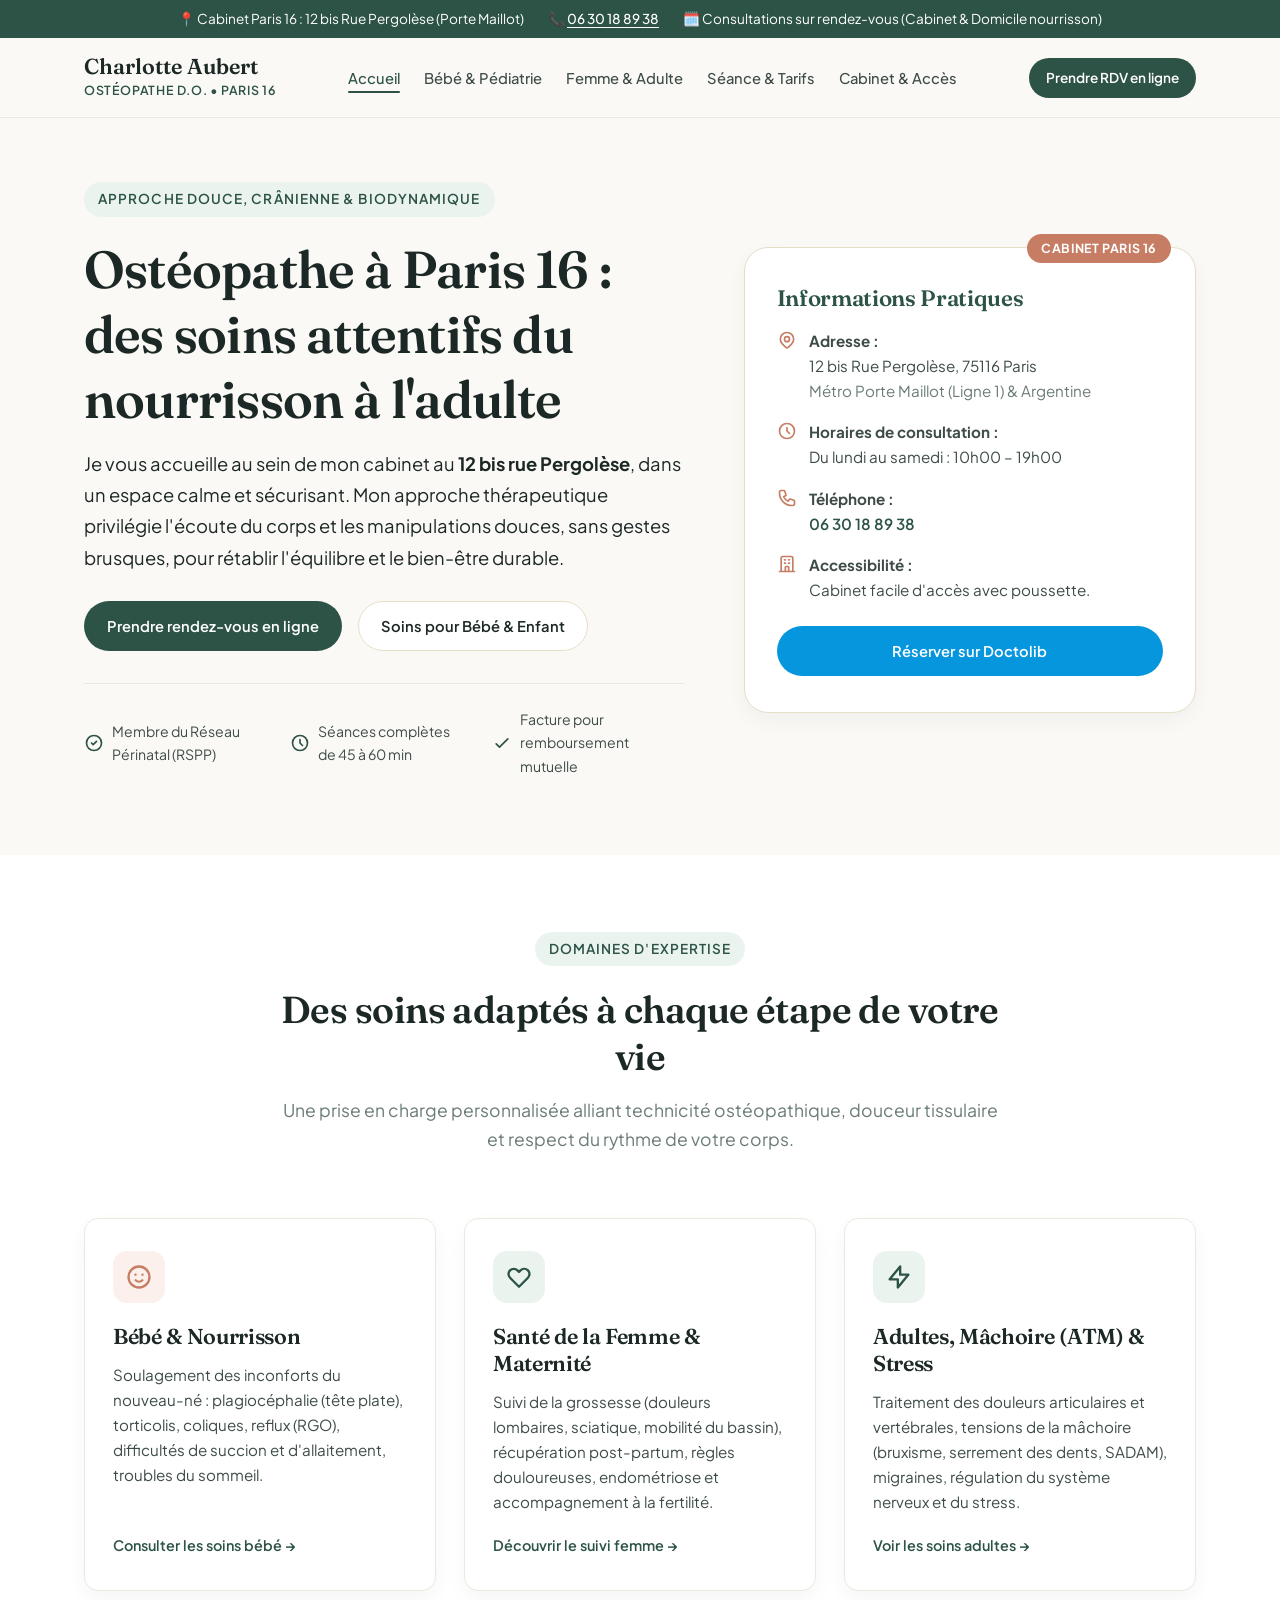
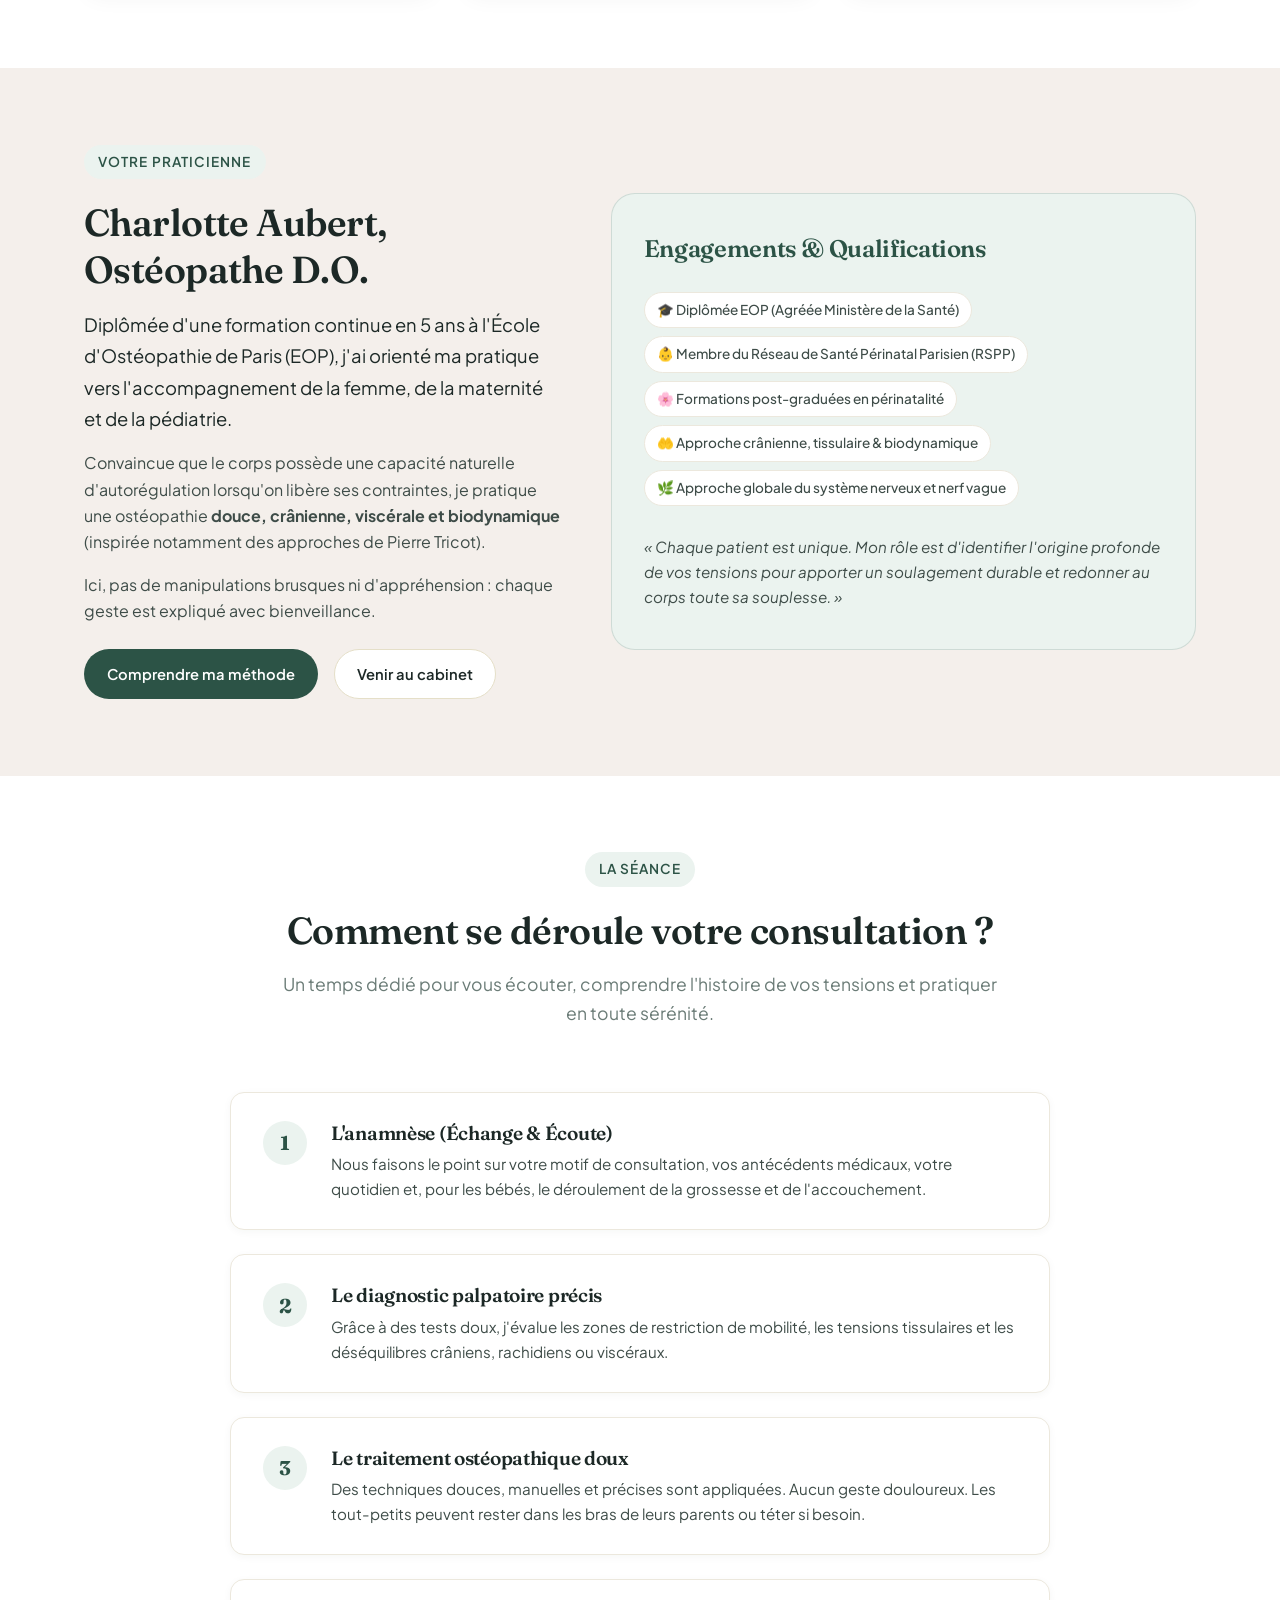
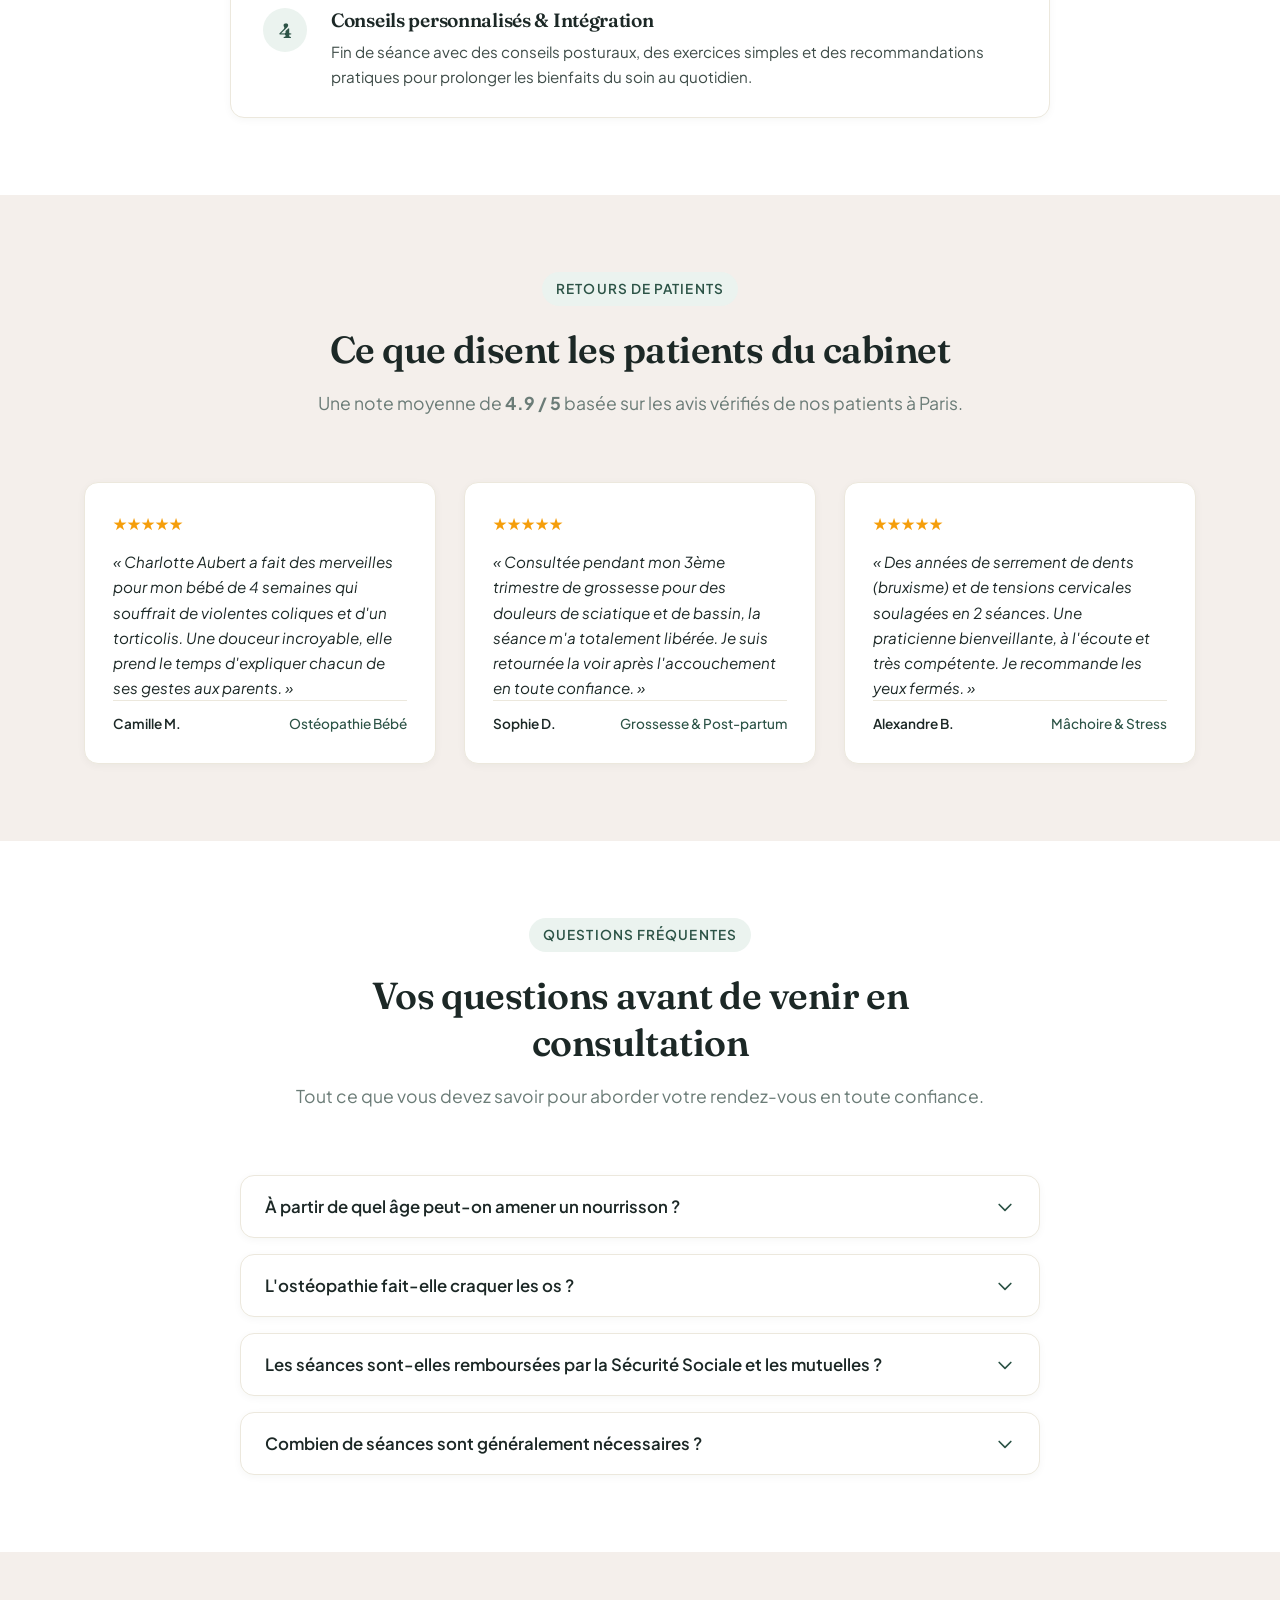
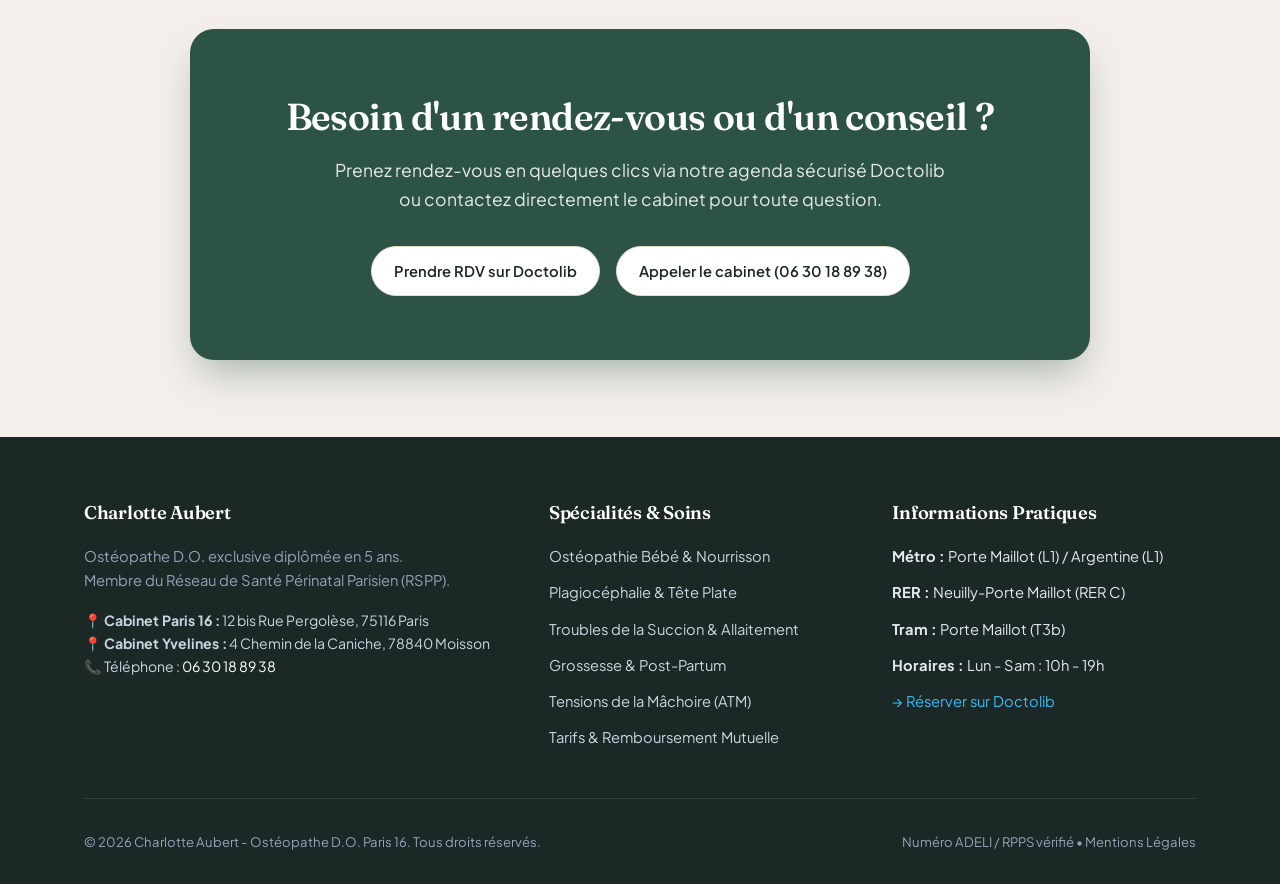
==== index.html @ 9604d188 "Initial commit: site web cabinet osteopathie Charlotte Aubert" ====
<!DOCTYPE html>
<html lang="fr">
<head>
  <meta charset="UTF-8">
  <meta name="viewport" content="width=device-width, initial-scale=1.0">
  <title>Charlotte Aubert - Ostéopathe Paris 16 | Nourrisson, Femme Enceinte & Adulte</title>
  <meta name="description" content="Cabinet d'ostéopathie à Paris 16 (Porte Maillot). Approche douce, crânienne et biodynamique pour bébés, femmes enceintes et adultes. Prise de RDV sur Doctolib.">
  <link rel="canonical" href="https://www.aubert-osteopatheparis16.com/">

  <!-- Balises Open Graph pour les partages -->
  <meta property="og:title" content="Charlotte Aubert - Ostéopathe Paris 16">
  <meta property="og:description" content="Cabinet d'ostéopathie douce à Paris 16. Spécialisée en pédiatrie, périnatalité et accompagnement de l'adulte.">
  <meta property="og:type" content="website">
  <meta property="og:url" content="https://www.aubert-osteopatheparis16.com/">

  <!-- Feuille de styles principale -->
  <link rel="stylesheet" href="css/style.css">

  <!-- Données structurées Schema.org pour le SEO Google Local -->
  <script type="application/ld+json">
  {
    "@context": "https://schema.org",
    "@type": "MedicalBusiness",
    "name": "Charlotte Aubert - Ostéopathe D.O. Paris 16",
    "image": "https://www.aubert-osteopatheparis16.com/assets/charlotte-aubert-osteopathe.jpg",
    "@id": "https://www.aubert-osteopatheparis16.com/#osteopathe",
    "url": "https://www.aubert-osteopatheparis16.com/",
    "telephone": "0630188938",
    "priceRange": "80€",
    "address": {
      "@type": "PostalAddress",
      "streetAddress": "12 bis Rue Pergolèse",
      "addressLocality": "Paris",
      "postalCode": "75116",
      "addressCountry": "FR"
    },
    "geo": {
      "@type": "GeoCoordinates",
      "latitude": 48.875536,
      "longitude": 2.285258
    },
    "openingHoursSpecification": [
      {
        "@type": "OpeningHoursSpecification",
        "dayOfWeek": ["Monday", "Tuesday", "Wednesday", "Thursday", "Friday", "Saturday"],
        "opens": "10:00",
        "closes": "19:00"
      }
    ],
    "medicalSpecialty": [
      "Osteopathy",
      "Pediatric Osteopathy"
    ],
    "sameAs": [
      "https://www.doctolib.fr/osteopathe/paris/charlotte-aubert"
    ]
  }
  </script>
</head>
<body>

  <!-- Bandeau supérieur d'information -->
  <aside class="top-banner" aria-label="Informations pratiques">
    <span>📍 Cabinet Paris 16 : 12 bis Rue Pergolèse (Porte Maillot)</span>
    <span>📞 <a href="tel:0630188938">06 30 18 89 38</a></span>
    <span>🗓️ Consultations sur rendez-vous (Cabinet &amp; Domicile nourrisson)</span>
  </aside>

  <!-- En-tête principal de navigation -->
  <header class="site-header">
    <div class="container header-inner">
      <a href="index.html" class="site-logo" aria-label="Retour à l'accueil">
        <span class="site-logo-name">Charlotte Aubert</span>
        <span class="site-logo-role">Ostéopathe D.O. • Paris 16</span>
      </a>

      <!-- Menu Navigation Ordinateur -->
      <nav class="desktop-nav" aria-label="Navigation principale">
        <ul class="nav-menu">
          <li><a href="index.html" class="nav-link active">Accueil</a></li>
          <li><a href="bebe-pediatrie.html" class="nav-link">Bébé &amp; Pédiatrie</a></li>
          <li><a href="femme-adulte.html" class="nav-link">Femme &amp; Adulte</a></li>
          <li><a href="deroulement-tarifs.html" class="nav-link">Séance &amp; Tarifs</a></li>
          <li><a href="cabinet-contact.html" class="nav-link">Cabinet &amp; Accès</a></li>
        </ul>
      </nav>

      <div class="header-actions">
        <a href="https://www.doctolib.fr/osteopathe/paris/charlotte-aubert" target="_blank" rel="noopener" class="btn btn-primary btn-sm">
          Prendre RDV en ligne
        </a>

        <!-- Bouton Burger Mobile -->
        <button class="burger-btn" id="burgerBtn" aria-label="Ouvrir le menu de navigation" aria-expanded="false" aria-controls="mobileNav">
          <span class="burger-line"></span>
          <span class="burger-line"></span>
          <span class="burger-line"></span>
        </button>
      </div>
    </div>
  </header>

  <!-- Tiroir de Navigation Mobile -->
  <nav class="mobile-nav" id="mobileNav" aria-label="Menu mobile">
    <a href="index.html" class="mobile-nav-link active">Accueil</a>
    <a href="bebe-pediatrie.html" class="mobile-nav-link">Bébé &amp; Nourrisson (Pédiatrie)</a>
    <a href="femme-adulte.html" class="mobile-nav-link">Femme Enceinte &amp; Adulte</a>
    <a href="deroulement-tarifs.html" class="mobile-nav-link">Déroulement &amp; Tarifs</a>
    <a href="cabinet-contact.html" class="mobile-nav-link">Cabinet Paris 16 &amp; Accès</a>
    <div style="margin-top: 1.5rem; display: flex; flex-direction: column; gap: 0.75rem;">
      <a href="https://www.doctolib.fr/osteopathe/paris/charlotte-aubert" target="_blank" rel="noopener" class="btn btn-doctolib">
        Prendre RDV sur Doctolib
      </a>
      <a href="tel:0630188938" class="btn btn-secondary">
        📞 Appeler le 06 30 18 89 38
      </a>
    </div>
  </nav>

  <main id="mainContent">

    <!-- Section HÉRO -->
    <section class="hero">
      <div class="container hero-grid">
        <div class="hero-content">
          <div class="tagline">Approche Douce, Crânienne &amp; Biodynamique</div>
          <h1>Ostéopathe à Paris 16 : des soins attentifs du nourrisson à l'adulte</h1>
          <p class="text-lead">
            Je vous accueille au sein de mon cabinet au <strong>12 bis rue Pergolèse</strong>, dans un espace calme et sécurisant. Mon approche thérapeutique privilégie l'écoute du corps et les manipulations douces, sans gestes brusques, pour rétablir l'équilibre et le bien-être durable.
          </p>

          <div class="hero-buttons">
            <a href="https://www.doctolib.fr/osteopathe/paris/charlotte-aubert" target="_blank" rel="noopener" class="btn btn-primary">
              Prendre rendez-vous en ligne
            </a>
            <a href="bebe-pediatrie.html" class="btn btn-secondary">
              Soins pour Bébé &amp; Enfant
            </a>
          </div>

          <div class="hero-reassurance">
            <div class="reassurance-item">
              <svg class="reassurance-icon" fill="none" stroke="currentColor" viewBox="0 0 24 24"><path stroke-linecap="round" stroke-linejoin="round" stroke-width="2" d="M9 12l2 2 4-4m6 2a9 9 0 11-18 0 9 9 0 0118 0z"></path></svg>
              <span>Membre du Réseau Périnatal (RSPP)</span>
            </div>
            <div class="reassurance-item">
              <svg class="reassurance-icon" fill="none" stroke="currentColor" viewBox="0 0 24 24"><path stroke-linecap="round" stroke-linejoin="round" stroke-width="2" d="M12 8v4l3 3m6-3a9 9 0 11-18 0 9 9 0 0118 0z"></path></svg>
              <span>Séances complètes de 45 à 60 min</span>
            </div>
            <div class="reassurance-item">
              <svg class="reassurance-icon" fill="none" stroke="currentColor" viewBox="0 0 24 24"><path stroke-linecap="round" stroke-linejoin="round" stroke-width="2" d="M5 13l4 4L19 7"></path></svg>
              <span>Facture pour remboursement mutuelle</span>
            </div>
          </div>
        </div>

        <!-- Carte visuelle d'informations pratiques -->
        <div class="hero-visual">
          <div class="hero-card">
            <span class="hero-card-badge">Cabinet Paris 16</span>
            <h2 class="hero-card-title">Informations Pratiques</h2>
            <ul class="hero-info-list">
              <li class="hero-info-item">
                <svg class="hero-info-icon" fill="none" stroke="currentColor" viewBox="0 0 24 24"><path stroke-linecap="round" stroke-linejoin="round" stroke-width="2" d="M17.657 16.657L13.414 20.9a1.998 1.998 0 01-2.827 0l-4.244-4.243a8 8 0 1111.314 0z"></path><path stroke-linecap="round" stroke-linejoin="round" stroke-width="2" d="M15 11a3 3 0 11-6 0 3 3 0 016 0z"></path></svg>
                <div>
                  <strong>Adresse :</strong><br>
                  12 bis Rue Pergolèse, 75116 Paris<br>
                  <span class="text-muted">Métro Porte Maillot (Ligne 1) &amp; Argentine</span>
                </div>
              </li>
              <li class="hero-info-item">
                <svg class="hero-info-icon" fill="none" stroke="currentColor" viewBox="0 0 24 24"><path stroke-linecap="round" stroke-linejoin="round" stroke-width="2" d="M12 8v4l3 3m6-3a9 9 0 11-18 0 9 9 0 0118 0z"></path></svg>
                <div>
                  <strong>Horaires de consultation :</strong><br>
                  Du lundi au samedi : 10h00 – 19h00
                </div>
              </li>
              <li class="hero-info-item">
                <svg class="hero-info-icon" fill="none" stroke="currentColor" viewBox="0 0 24 24"><path stroke-linecap="round" stroke-linejoin="round" stroke-width="2" d="M3 5a2 2 0 012-2h3.28a1 1 0 01.948.684l1.498 4.493a1 1 0 01-.502 1.21l-2.257 1.13a11.042 11.042 0 005.516 5.516l1.13-2.257a1 1 0 011.21-.502l4.493 1.498a1 1 0 01.684.949V19a2 2 0 01-2 2h-1C9.716 21 3 14.284 3 6V5z"></path></svg>
                <div>
                  <strong>Téléphone :</strong><br>
                  <a href="tel:0630188938" style="font-weight: 600; color: var(--color-brand-primary);">06 30 18 89 38</a>
                </div>
              </li>
              <li class="hero-info-item">
                <svg class="hero-info-icon" fill="none" stroke="currentColor" viewBox="0 0 24 24"><path stroke-linecap="round" stroke-linejoin="round" stroke-width="2" d="M19 21V5a2 2 0 00-2-2H7a2 2 0 00-2 2v16m14 0h2m-2 0h-5m-9 0H3m2 0h5M9 7h1m-1 4h1m4-4h1m-1 4h1m-5 10v-5a1 1 0 011-1h2a1 1 0 011 1v5m-4 0h4"></path></svg>
                <div>
                  <strong>Accessibilité :</strong><br>
                  Cabinet facile d'accès avec poussette.
                </div>
              </li>
            </ul>
            <div style="margin-top: 1.5rem;">
              <a href="https://www.doctolib.fr/osteopathe/paris/charlotte-aubert" target="_blank" rel="noopener" class="btn btn-doctolib" style="width: 100%;">
                Réserver sur Doctolib
              </a>
            </div>
          </div>
        </div>
      </div>
    </section>

    <!-- Section 3 PÔLES D'EXPERTISE -->
    <section class="section section-white">
      <div class="container">
        <div class="section-header">
          <div class="tagline">Domaines d'Expertise</div>
          <h2>Des soins adaptés à chaque étape de votre vie</h2>
          <p>Une prise en charge personnalisée alliant technicité ostéopathique, douceur tissulaire et respect du rythme de votre corps.</p>
        </div>

        <div class="grid-3">
          <!-- Carte 1 : Nourrisson & Pédiatrie -->
          <article class="card-service">
            <div>
              <div class="card-icon-box warm">
                <svg width="28" height="28" fill="none" stroke="currentColor" viewBox="0 0 24 24"><path stroke-linecap="round" stroke-linejoin="round" stroke-width="2" d="M14.828 14.828a4 4 0 01-5.656 0M9 10h.01M15 10h.01M21 12a9 9 0 11-18 0 9 9 0 0118 0z"></path></svg>
              </div>
              <h3>Bébé &amp; Nourrisson</h3>
              <p>
                Soulagement des inconforts du nouveau-né : plagiocéphalie (tête plate), torticolis, coliques, reflux (RGO), difficultés de succion et d'allaitement, troubles du sommeil.
              </p>
            </div>
            <a href="bebe-pediatrie.html" class="card-link">
              Consulter les soins bébé &rarr;
            </a>
          </article>

          <!-- Carte 2 : Femme & Périnatalité -->
          <article class="card-service">
            <div>
              <div class="card-icon-box">
                <svg width="28" height="28" fill="none" stroke="currentColor" viewBox="0 0 24 24"><path stroke-linecap="round" stroke-linejoin="round" stroke-width="2" d="M4.318 6.318a4.5 4.5 0 000 6.364L12 20.364l7.682-7.682a4.5 4.5 0 00-6.364-6.364L12 7.636l-1.318-1.318a4.5 4.5 0 00-6.364 0z"></path></svg>
              </div>
              <h3>Santé de la Femme &amp; Maternité</h3>
              <p>
                Suivi de la grossesse (douleurs lombaires, sciatique, mobilité du bassin), récupération post-partum, règles douloureuses, endométriose et accompagnement à la fertilité.
              </p>
            </div>
            <a href="femme-adulte.html" class="card-link">
              Découvrir le suivi femme &rarr;
            </a>
          </article>

          <!-- Carte 3 : Adulte & Tensions chroniques -->
          <article class="card-service">
            <div>
              <div class="card-icon-box">
                <svg width="28" height="28" fill="none" stroke="currentColor" viewBox="0 0 24 24"><path stroke-linecap="round" stroke-linejoin="round" stroke-width="2" d="M13 10V3L4 14h7v7l9-11h-7z"></path></svg>
              </div>
              <h3>Adultes, Mâchoire (ATM) &amp; Stress</h3>
              <p>
                Traitement des douleurs articulaires et vertébrales, tensions de la mâchoire (bruxisme, serrement des dents, SADAM), migraines, régulation du système nerveux et du stress.
              </p>
            </div>
            <a href="femme-adulte.html#adulte" class="card-link">
              Voir les soins adultes &rarr;
            </a>
          </article>
        </div>
      </div>
    </section>

    <!-- Section PRÉSENTATION & PHILOSOPHIE -->
    <section class="section section-warm">
      <div class="container">
        <div class="bio-grid">
          <div>
            <div class="tagline">Votre Praticienne</div>
            <h2>Charlotte Aubert, Ostéopathe D.O.</h2>
            <p class="text-lead">
              Diplômée d'une formation continue en 5 ans à l'École d'Ostéopathie de Paris (EOP), j'ai orienté ma pratique vers l'accompagnement de la femme, de la maternité et de la pédiatrie.
            </p>
            <p>
              Convaincue que le corps possède une capacité naturelle d'autorégulation lorsqu'on libère ses contraintes, je pratique une ostéopathie <strong>douce, crânienne, viscérale et biodynamique</strong> (inspirée notamment des approches de Pierre Tricot).
            </p>
            <p>
              Ici, pas de manipulations brusques ni d'appréhension : chaque geste est expliqué avec bienveillance.
            </p>

            <div style="margin-top: 1.5rem; display: flex; gap: 1rem; flex-wrap: wrap;">
              <a href="deroulement-tarifs.html" class="btn btn-primary">
                Comprendre ma méthode
              </a>
              <a href="cabinet-contact.html" class="btn btn-secondary">
                Venir au cabinet
              </a>
            </div>
          </div>

          <div class="bio-card-highlight">
            <h3>Engagements &amp; Qualifications</h3>
            <ul class="bio-pills">
              <li class="bio-pill">🎓 Diplômée EOP (Agréée Ministère de la Santé)</li>
              <li class="bio-pill">👶 Membre du Réseau de Santé Périnatal Parisien (RSPP)</li>
              <li class="bio-pill">🌸 Formations post-graduées en périnatalité</li>
              <li class="bio-pill">🤲 Approche crânienne, tissulaire &amp; biodynamique</li>
              <li class="bio-pill">🌿 Approche globale du système nerveux et nerf vague</li>
            </ul>
            <p style="font-size: 0.95rem; color: var(--color-text-body); margin-top: 0.5rem;">
              <em>« Chaque patient est unique. Mon rôle est d'identifier l'origine profonde de vos tensions pour apporter un soulagement durable et redonner au corps toute sa souplesse. »</em>
            </p>
          </div>
        </div>
      </div>
    </section>

    <!-- Section DÉROULEMENT D'UNE CONSULTATION -->
    <section class="section section-white">
      <div class="container">
        <div class="section-header">
          <div class="tagline">La Séance</div>
          <h2>Comment se déroule votre consultation ?</h2>
          <p>Un temps dédié pour vous écouter, comprendre l'histoire de vos tensions et pratiquer en toute sérénité.</p>
        </div>

        <div class="steps-container">
          <div class="step-card">
            <div class="step-number">1</div>
            <div class="step-content">
              <h3>L'anamnèse (Échange &amp; Écoute)</h3>
              <p>Nous faisons le point sur votre motif de consultation, vos antécédents médicaux, votre quotidien et, pour les bébés, le déroulement de la grossesse et de l'accouchement.</p>
            </div>
          </div>

          <div class="step-card">
            <div class="step-number">2</div>
            <div class="step-content">
              <h3>Le diagnostic palpatoire précis</h3>
              <p>Grâce à des tests doux, j'évalue les zones de restriction de mobilité, les tensions tissulaires et les déséquilibres crâniens, rachidiens ou viscéraux.</p>
            </div>
          </div>

          <div class="step-card">
            <div class="step-number">3</div>
            <div class="step-content">
              <h3>Le traitement ostéopathique doux</h3>
              <p>Des techniques douces, manuelles et précises sont appliquées. Aucun geste douloureux. Les tout-petits peuvent rester dans les bras de leurs parents ou téter si besoin.</p>
            </div>
          </div>

          <div class="step-card">
            <div class="step-number">4</div>
            <div class="step-content">
              <h3>Conseils personnalisés &amp; Intégration</h3>
              <p>Fin de séance avec des conseils posturaux, des exercices simples et des recommandations pratiques pour prolonger les bienfaits du soin au quotidien.</p>
            </div>
          </div>
        </div>
      </div>
    </section>

    <!-- Section AVIS & TÉMOIGNAGES -->
    <section class="section section-warm">
      <div class="container">
        <div class="section-header">
          <div class="tagline">Retours de Patients</div>
          <h2>Ce que disent les patients du cabinet</h2>
          <p>Une note moyenne de <strong>4.9 / 5</strong> basée sur les avis vérifiés de nos patients à Paris.</p>
        </div>

        <div class="grid-3">
          <div class="card-review">
            <div>
              <div class="stars">★★★★★</div>
              <p class="review-text">
                « Charlotte Aubert a fait des merveilles pour mon bébé de 4 semaines qui souffrait de violentes coliques et d'un torticolis. Une douceur incroyable, elle prend le temps d'expliquer chacun de ses gestes aux parents. »
              </p>
            </div>
            <div class="review-author">
              <span class="review-name">Camille M.</span>
              <span class="review-tag">Ostéopathie Bébé</span>
            </div>
          </div>

          <div class="card-review">
            <div>
              <div class="stars">★★★★★</div>
              <p class="review-text">
                « Consultée pendant mon 3ème trimestre de grossesse pour des douleurs de sciatique et de bassin, la séance m'a totalement libérée. Je suis retournée la voir après l'accouchement en toute confiance. »
              </p>
            </div>
            <div class="review-author">
              <span class="review-name">Sophie D.</span>
              <span class="review-tag">Grossesse &amp; Post-partum</span>
            </div>
          </div>

          <div class="card-review">
            <div>
              <div class="stars">★★★★★</div>
              <p class="review-text">
                « Des années de serrement de dents (bruxisme) et de tensions cervicales soulagées en 2 séances. Une praticienne bienveillante, à l'écoute et très compétente. Je recommande les yeux fermés. »
              </p>
            </div>
            <div class="review-author">
              <span class="review-name">Alexandre B.</span>
              <span class="review-tag">Mâchoire &amp; Stress</span>
            </div>
          </div>
        </div>
      </div>
    </section>

    <!-- Section FAQ INTERACTIVE RÉASSURANCE -->
    <section class="section section-white">
      <div class="container">
        <div class="section-header">
          <div class="tagline">Questions Fréquentes</div>
          <h2>Vos questions avant de venir en consultation</h2>
          <p>Tout ce que vous devez savoir pour aborder votre rendez-vous en toute confiance.</p>
        </div>

        <div class="faq-list">
          <div class="faq-item">
            <button class="faq-question" aria-expanded="false">
              <span>À partir de quel âge peut-on amener un nourrisson ?</span>
              <svg class="faq-icon" fill="none" stroke="currentColor" viewBox="0 0 24 24"><path stroke-linecap="round" stroke-linejoin="round" stroke-width="2" d="M19 9l-7 7-7-7"></path></svg>
            </button>
            <div class="faq-answer">
              Dès les premiers jours de vie en cas de difficultés d'allaitement, de frein de langue restrictif ou d'accouchement difficile (ventouse, forceps, césarienne). Pour un bilan préventif de confort, il est souvent idéal de venir vers l'âge de 2 à 3 semaines.
            </div>
          </div>

          <div class="faq-item">
            <button class="faq-question" aria-expanded="false">
              <span>L'ostéopathie fait-elle craquer les os ?</span>
              <svg class="faq-icon" fill="none" stroke="currentColor" viewBox="0 0 24 24"><path stroke-linecap="round" stroke-linejoin="round" stroke-width="2" d="M19 9l-7 7-7-7"></path></svg>
            </button>
            <div class="faq-answer">
              Non. Ma pratique s'appuie sur des techniques douces, dites fonctionnelles, crâniennes et biodynamiques. Aucun geste brusque n'est effectué, tout particulièrement avec les nouveau-nés et les femmes enceintes où la délicatesse des pressions est similaire au poids d'une plume.
            </div>
          </div>

          <div class="faq-item">
            <button class="faq-question" aria-expanded="false">
              <span>Les séances sont-elles remboursées par la Sécurité Sociale et les mutuelles ?</span>
              <svg class="faq-icon" fill="none" stroke="currentColor" viewBox="0 0 24 24"><path stroke-linecap="round" stroke-linejoin="round" stroke-width="2" d="M19 9l-7 7-7-7"></path></svg>
            </button>
            <div class="faq-answer">
              L'ostéopathie n'est pas prise en charge par l'Assurance Maladie. En revanche, la grande majorité des mutuelles et complémentaires santé remboursent tout ou partie des consultations. Une note d'honoraires vous est remise à l'issue de chaque séance.
            </div>
          </div>

          <div class="faq-item">
            <button class="faq-question" aria-expanded="false">
              <span>Combien de séances sont généralement nécessaires ?</span>
              <svg class="faq-icon" fill="none" stroke="currentColor" viewBox="0 0 24 24"><path stroke-linecap="round" stroke-linejoin="round" stroke-width="2" d="M19 9l-7 7-7-7"></path></svg>
            </button>
            <div class="faq-answer">
              Pour un motif aigu chez le bébé (colique, torticolis naissant) ou chez l'adulte, 1 à 2 séances suffisent généralement pour observer une amélioration nette. Pour des troubles chroniques anciens ou un suivi de grossesse, un suivi espacé peut être convenu ensemble.
            </div>
          </div>
        </div>
      </div>
    </section>

    <!-- Section GRAND CTA FINAL -->
    <section class="section section-warm">
      <div class="container">
        <div class="cta-box">
          <h2>Besoin d'un rendez-vous ou d'un conseil ?</h2>
          <p>
            Prenez rendez-vous en quelques clics via notre agenda sécurisé Doctolib ou contactez directement le cabinet pour toute question.
          </p>
          <div class="btn-group">
            <a href="https://www.doctolib.fr/osteopathe/paris/charlotte-aubert" target="_blank" rel="noopener" class="btn btn-secondary">
              Prendre RDV sur Doctolib
            </a>
            <a href="tel:0630188938" class="btn btn-secondary">
              Appeler le cabinet (06 30 18 89 38)
            </a>
          </div>
        </div>
      </div>
    </section>

  </main>

  <!-- Pied de page (Footer) -->
  <footer class="site-footer">
    <div class="container">
      <div class="footer-grid">
        <div class="footer-col">
          <h4>Charlotte Aubert</h4>
          <p style="color: #94A3B8; margin-bottom: 1rem;">
            Ostéopathe D.O. exclusive diplômée en 5 ans.<br>
            Membre du Réseau de Santé Périnatal Parisien (RSPP).
          </p>
          <p style="color: #CBD5E1; font-size: 0.88rem;">
            📍 <strong>Cabinet Paris 16 :</strong> 12 bis Rue Pergolèse, 75116 Paris<br>
            📍 <strong>Cabinet Yvelines :</strong> 4 Chemin de la Caniche, 78840 Moisson<br>
            📞 Téléphone : <a href="tel:0630188938" style="color: #FFFFFF;">06 30 18 89 38</a>
          </p>
        </div>

        <div class="footer-col">
          <h4>Spécialités &amp; Soins</h4>
          <ul class="footer-list">
            <li><a href="bebe-pediatrie.html">Ostéopathie Bébé &amp; Nourrisson</a></li>
            <li><a href="bebe-pediatrie.html#tete-plate">Plagiocéphalie &amp; Tête Plate</a></li>
            <li><a href="bebe-pediatrie.html#succion">Troubles de la Succion &amp; Allaitement</a></li>
            <li><a href="femme-adulte.html">Grossesse &amp; Post-Partum</a></li>
            <li><a href="femme-adulte.html#machoire">Tensions de la Mâchoire (ATM)</a></li>
            <li><a href="deroulement-tarifs.html">Tarifs &amp; Remboursement Mutuelle</a></li>
          </ul>
        </div>

        <div class="footer-col">
          <h4>Informations Pratiques</h4>
          <ul class="footer-list">
            <li><strong>Métro :</strong> Porte Maillot (L1) / Argentine (L1)</li>
            <li><strong>RER :</strong> Neuilly-Porte Maillot (RER C)</li>
            <li><strong>Tram :</strong> Porte Maillot (T3b)</li>
            <li><strong>Horaires :</strong> Lun - Sam : 10h - 19h</li>
            <li><a href="https://www.doctolib.fr/osteopathe/paris/charlotte-aubert" target="_blank" rel="noopener" style="color: #38BDF8;">→ Réserver sur Doctolib</a></li>
          </ul>
        </div>
      </div>

      <div class="footer-bottom">
        <div>
          &copy; <span id="currentYear">2026</span> Charlotte Aubert - Ostéopathe D.O. Paris 16. Tous droits réservés.
        </div>
        <div>
          <span>Numéro ADELI / RPPS vérifié</span> • <span>Mentions Légales</span>
        </div>
      </div>
    </div>
  </footer>

  <!-- Barre flottante d'action rapide sur Smartphone -->
  <aside class="mobile-sticky-bar" aria-label="Réservation rapide">
    <a href="https://www.doctolib.fr/osteopathe/paris/charlotte-aubert" target="_blank" rel="noopener" class="btn btn-doctolib">
      Prendre RDV (Doctolib)
    </a>
    <a href="tel:0630188938" class="btn btn-secondary">
      📞 Appeler
    </a>
  </aside>

  <!-- Script interactif -->
  <script src="js/main.js"></script>
</body>
</html>
---- css/style.css ----
/* ==========================================================================
   CHARLOTTE AUBERT - OSTÉOPATHE D.O. PARIS 16
   Feuille de styles moderne, épurée et responsive
   Zéro dépendance - Optimisée pour la vitesse et le confort de lecture
   ========================================================================== */

@import url('https://fonts.googleapis.com/css2?family=Fraunces:ital,opsz,wght@0,9..144,400;0,9..144,600;1,9..144,400;1,9..144,600&family=Plus+Jakarta+Sans:wght@400;500;600;700&display=swap');

:root {
  /* Palette de couleurs organique, douce et médicale */
  --color-bg: #FBF9F5;
  --color-surface: #FFFFFF;
  --color-surface-warm: #F4EFEB;
  --color-surface-soft: #F0EAE1;
  
  --color-text-main: #1C2826;
  --color-text-body: #3E4C48;
  --color-text-muted: #6B7C77;
  
  --color-brand-primary: #2C5346;   /* Vert sauge profond apaisant */
  --color-brand-hover: #1E3B32;
  --color-brand-light: #EBF3EF;
  
  --color-accent-warm: #C67D63;    /* Terracotta poudré / périnatalité */
  --color-accent-light: #FBF0EB;
  
  --color-border: #E5DFC8;
  --color-border-subtle: #ECE8DD;
  
  /* Typographie */
  --font-serif: 'Fraunces', Georgia, serif;
  --font-sans: 'Plus Jakarta Sans', system-ui, -apple-system, sans-serif;
  
  /* Élévations et formes */
  --radius-sm: 8px;
  --radius-md: 14px;
  --radius-lg: 24px;
  --radius-full: 9999px;
  
  --shadow-sm: 0 2px 8px rgba(28, 40, 38, 0.04);
  --shadow-card: 0 8px 24px -4px rgba(28, 40, 38, 0.06);
  --shadow-hover: 0 16px 36px -6px rgba(28, 40, 38, 0.1);

  /* Mise en page */
  --container-max: 1160px;
  --header-height: 80px;
  --transition-smooth: all 0.25s cubic-bezier(0.16, 1, 0.3, 1);
}

/* --------------------------------------------------------------------------
   Reset & Base
   -------------------------------------------------------------------------- */
*, *::before, *::after {
  box-sizing: border-box;
  margin: 0;
  padding: 0;
}

html {
  font-size: 16px;
  scroll-behavior: smooth;
  scroll-padding-top: calc(var(--header-height) + 20px);
  -webkit-text-size-adjust: 100%;
}

body {
  font-family: var(--font-sans);
  background-color: var(--color-bg);
  color: var(--color-text-body);
  line-height: 1.65;
  font-weight: 400;
  text-rendering: optimizeLegibility;
  -webkit-font-smoothing: antialiased;
  padding-bottom: 70px; /* Espace pour la barre mobile flottante */
}

@media (min-width: 900px) {
  body {
    padding-bottom: 0;
  }
}

img, svg {
  display: block;
  max-width: 100%;
  height: auto;
}

a {
  color: inherit;
  text-decoration: none;
  transition: var(--transition-smooth);
}

/* --------------------------------------------------------------------------
   Typographie & Hiérarchie
   -------------------------------------------------------------------------- */
h1, h2, h3, h4 {
  font-family: var(--font-serif);
  color: var(--color-text-main);
  font-weight: 600;
  line-height: 1.25;
  letter-spacing: -0.015em;
}

h1 {
  font-size: clamp(2rem, 4.5vw, 3.25rem);
  margin-bottom: 1rem;
}

h2 {
  font-size: clamp(1.6rem, 3.2vw, 2.35rem);
  margin-bottom: 1rem;
}

h3 {
  font-size: 1.35rem;
  margin-bottom: 0.5rem;
}

p {
  margin-bottom: 1rem;
}

p:last-child {
  margin-bottom: 0;
}

.text-lead {
  font-size: 1.15rem;
  line-height: 1.7;
  color: var(--color-text-main);
}

.text-muted {
  color: var(--color-text-muted);
}

.tagline {
  display: inline-flex;
  align-items: center;
  gap: 8px;
  font-size: 0.85rem;
  font-weight: 600;
  color: var(--color-brand-primary);
  text-transform: uppercase;
  letter-spacing: 0.08em;
  background-color: var(--color-brand-light);
  padding: 6px 14px;
  border-radius: var(--radius-full);
  margin-bottom: 1.25rem;
}

/* --------------------------------------------------------------------------
   Mise en page & Conteneurs
   -------------------------------------------------------------------------- */
.container {
  width: 100%;
  max-width: var(--container-max);
  margin-left: auto;
  margin-right: auto;
  padding-left: 1.5rem;
  padding-right: 1.5rem;
}

.section {
  padding-top: clamp(3rem, 6vw, 5.5rem);
  padding-bottom: clamp(3rem, 6vw, 5.5rem);
}

.section-warm {
  background-color: var(--color-surface-warm);
}

.section-white {
  background-color: var(--color-surface);
}

.section-header {
  text-align: center;
  max-width: 720px;
  margin-left: auto;
  margin-right: auto;
  margin-bottom: clamp(2.5rem, 5vw, 4rem);
}

.section-header p {
  color: var(--color-text-muted);
  font-size: 1.1rem;
}

/* Grilles flexibles */
.grid-2 {
  display: grid;
  grid-template-columns: 1fr;
  gap: 2rem;
}

.grid-3 {
  display: grid;
  grid-template-columns: 1fr;
  gap: 1.75rem;
}

.grid-4 {
  display: grid;
  grid-template-columns: 1fr;
  gap: 1.5rem;
}

@media (min-width: 640px) {
  .grid-2 { grid-template-columns: repeat(2, 1fr); }
  .grid-4 { grid-template-columns: repeat(2, 1fr); }
}

@media (min-width: 900px) {
  .grid-3 { grid-template-columns: repeat(3, 1fr); }
  .grid-4 { grid-template-columns: repeat(4, 1fr); }
}

/* --------------------------------------------------------------------------
   Bandeau Supérieur & En-tête (Header)
   -------------------------------------------------------------------------- */
.top-banner {
  background-color: var(--color-brand-primary);
  color: #FFFFFF;
  font-size: 0.85rem;
  padding: 8px 1.5rem;
  text-align: center;
  display: flex;
  justify-content: center;
  align-items: center;
  gap: 1.5rem;
  flex-wrap: wrap;
}

.top-banner a {
  color: #FFFFFF;
  text-decoration: underline;
  text-underline-offset: 3px;
  font-weight: 500;
}

.top-banner a:hover {
  opacity: 0.85;
}

.site-header {
  position: sticky;
  top: 0;
  z-index: 100;
  background-color: rgba(251, 249, 245, 0.94);
  backdrop-filter: blur(12px);
  -webkit-backdrop-filter: blur(12px);
  border-bottom: 1px solid var(--color-border-subtle);
  height: var(--header-height);
  display: flex;
  align-items: center;
}

.header-inner {
  display: flex;
  align-items: center;
  justify-content: space-between;
  gap: 1.5rem;
}

.site-logo {
  display: flex;
  flex-direction: column;
}

.site-logo-name {
  font-family: var(--font-serif);
  font-size: 1.35rem;
  font-weight: 600;
  color: var(--color-text-main);
  line-height: 1.15;
}

.site-logo-role {
  font-size: 0.78rem;
  color: var(--color-brand-primary);
  font-weight: 600;
  letter-spacing: 0.05em;
  text-transform: uppercase;
}

/* Navigation principale */
.nav-menu {
  display: none;
}

@media (min-width: 960px) {
  .nav-menu {
    display: flex;
    align-items: center;
    gap: 1.5rem;
    list-style: none;
  }
}

.nav-link {
  font-size: 0.92rem;
  font-weight: 500;
  color: var(--color-text-body);
  position: relative;
  padding: 6px 0;
}

.nav-link:hover,
.nav-link.active {
  color: var(--color-brand-primary);
}

.nav-link.active::after {
  content: '';
  position: absolute;
  bottom: 0;
  left: 0;
  width: 100%;
  height: 2px;
  background-color: var(--color-brand-primary);
  border-radius: 2px;
}

.header-actions {
  display: flex;
  align-items: center;
  gap: 1rem;
}

/* Boutons */
.btn {
  display: inline-flex;
  align-items: center;
  justify-content: center;
  gap: 8px;
  font-size: 0.92rem;
  font-weight: 600;
  padding: 12px 22px;
  border-radius: var(--radius-full);
  border: 1px solid transparent;
  cursor: pointer;
  white-space: nowrap;
  transition: var(--transition-smooth);
}

.btn-primary {
  background-color: var(--color-brand-primary);
  color: #FFFFFF;
}

.btn-primary:hover {
  background-color: var(--color-brand-hover);
  transform: translateY(-1px);
  box-shadow: 0 6px 16px rgba(44, 83, 70, 0.25);
}

.btn-accent {
  background-color: var(--color-accent-warm);
  color: #FFFFFF;
}

.btn-accent:hover {
  background-color: #B3684F;
  transform: translateY(-1px);
  box-shadow: 0 6px 16px rgba(198, 125, 99, 0.28);
}

.btn-secondary {
  background-color: var(--color-surface);
  color: var(--color-text-main);
  border-color: var(--color-border);
}

.btn-secondary:hover {
  background-color: var(--color-surface-warm);
  border-color: var(--color-text-muted);
}

.btn-sm {
  padding: 8px 16px;
  font-size: 0.85rem;
}

.btn-doctolib {
  background-color: #0596DE;
  color: #FFFFFF;
}

.btn-doctolib:hover {
  background-color: #047CB8;
  color: #FFFFFF;
  box-shadow: 0 6px 16px rgba(5, 150, 222, 0.25);
}

/* Menu Mobile Burger */
.burger-btn {
  display: flex;
  flex-direction: column;
  justify-content: center;
  gap: 5px;
  width: 40px;
  height: 40px;
  background: none;
  border: none;
  cursor: pointer;
  padding: 6px;
}

@media (min-width: 960px) {
  .burger-btn {
    display: none;
  }
}

.burger-line {
  width: 24px;
  height: 2px;
  background-color: var(--color-text-main);
  border-radius: 2px;
  transition: var(--transition-smooth);
}

.burger-btn.open .burger-line:nth-child(1) {
  transform: translateY(7px) rotate(45deg);
}
.burger-btn.open .burger-line:nth-child(2) {
  opacity: 0;
}
.burger-btn.open .burger-line:nth-child(3) {
  transform: translateY(-7px) rotate(-45deg);
}

/* Tiroir Mobile */
.mobile-nav {
  position: fixed;
  top: var(--header-height);
  left: 0;
  width: 100%;
  height: calc(100vh - var(--header-height));
  background-color: var(--color-bg);
  padding: 2rem 1.5rem;
  display: flex;
  flex-direction: column;
  gap: 1.5rem;
  transform: translateX(100%);
  transition: transform 0.3s ease;
  z-index: 99;
  overflow-y: auto;
}

.mobile-nav.open {
  transform: translateX(0);
}

.mobile-nav-link {
  font-family: var(--font-serif);
  font-size: 1.35rem;
  color: var(--color-text-main);
  padding: 8px 0;
  border-bottom: 1px solid var(--color-border-subtle);
}

.mobile-nav-link.active {
  color: var(--color-brand-primary);
}

/* --------------------------------------------------------------------------
   Héro d'Accueil
   -------------------------------------------------------------------------- */
.hero {
  padding-top: clamp(2.5rem, 5vw, 4.5rem);
  padding-bottom: clamp(3rem, 6vw, 5.5rem);
  position: relative;
  overflow: hidden;
}

.hero-grid {
  display: grid;
  grid-template-columns: 1fr;
  gap: 3rem;
  align-items: center;
}

@media (min-width: 900px) {
  .hero-grid {
    grid-template-columns: 1.15fr 0.85fr;
  }
}

.hero-content {
  max-width: 600px;
}

.hero-buttons {
  display: flex;
  flex-wrap: wrap;
  gap: 1rem;
  margin-top: 1.75rem;
  margin-bottom: 2rem;
}

.hero-reassurance {
  display: flex;
  flex-direction: column;
  gap: 0.75rem;
  padding-top: 1.5rem;
  border-top: 1px solid var(--color-border-subtle);
}

@media (min-width: 600px) {
  .hero-reassurance {
    flex-direction: row;
    align-items: center;
    gap: 1.75rem;
  }
}

.reassurance-item {
  display: flex;
  align-items: center;
  gap: 8px;
  font-size: 0.88rem;
  color: var(--color-text-body);
}

.reassurance-icon {
  width: 20px;
  height: 20px;
  color: var(--color-brand-primary);
  flex-shrink: 0;
}

/* Carte Visuelle Héro */
.hero-visual {
  position: relative;
}

.hero-card {
  background-color: var(--color-surface);
  border: 1px solid var(--color-border);
  border-radius: var(--radius-lg);
  padding: 2.25rem 2rem;
  box-shadow: var(--shadow-card);
  position: relative;
}

.hero-card-badge {
  position: absolute;
  top: -14px;
  right: 24px;
  background-color: var(--color-accent-warm);
  color: #FFFFFF;
  font-size: 0.78rem;
  font-weight: 700;
  text-transform: uppercase;
  letter-spacing: 0.05em;
  padding: 4px 14px;
  border-radius: var(--radius-full);
}

.hero-card-title {
  font-family: var(--font-serif);
  font-size: 1.4rem;
  margin-bottom: 1rem;
  color: var(--color-brand-primary);
}

.hero-info-list {
  list-style: none;
  display: flex;
  flex-direction: column;
  gap: 1rem;
}

.hero-info-item {
  display: flex;
  gap: 12px;
  font-size: 0.95rem;
}

.hero-info-icon {
  width: 20px;
  height: 20px;
  color: var(--color-accent-warm);
  flex-shrink: 0;
  margin-top: 2px;
}

/* --------------------------------------------------------------------------
   Cartes de Services / Pôles
   -------------------------------------------------------------------------- */
.card-service {
  background-color: var(--color-surface);
  border: 1px solid var(--color-border-subtle);
  border-radius: var(--radius-md);
  padding: 2rem 1.75rem;
  display: flex;
  flex-direction: column;
  justify-content: space-between;
  box-shadow: var(--shadow-card);
  transition: var(--transition-smooth);
}

.card-service:hover {
  transform: translateY(-4px);
  box-shadow: var(--shadow-hover);
  border-color: var(--color-border);
}

.card-icon-box {
  width: 52px;
  height: 52px;
  border-radius: var(--radius-md);
  background-color: var(--color-brand-light);
  color: var(--color-brand-primary);
  display: flex;
  align-items: center;
  justify-content: center;
  margin-bottom: 1.25rem;
}

.card-icon-box.warm {
  background-color: var(--color-accent-light);
  color: var(--color-accent-warm);
}

.card-service h3 {
  font-size: 1.35rem;
  margin-bottom: 0.75rem;
}

.card-service p {
  color: var(--color-text-body);
  font-size: 0.95rem;
  margin-bottom: 1.25rem;
  flex-grow: 1;
}

.card-link {
  font-size: 0.9rem;
  font-weight: 600;
  color: var(--color-brand-primary);
  display: inline-flex;
  align-items: center;
  gap: 6px;
}

.card-link:hover {
  gap: 10px;
}

/* --------------------------------------------------------------------------
   Section Praticienne & Approche
   -------------------------------------------------------------------------- */
.bio-grid {
  display: grid;
  grid-template-columns: 1fr;
  gap: 3rem;
  align-items: center;
}

@media (min-width: 900px) {
  .bio-grid {
    grid-template-columns: 0.9fr 1.1fr;
  }
}

.bio-card-highlight {
  background-color: var(--color-brand-light);
  border: 1px solid rgba(44, 83, 70, 0.15);
  border-radius: var(--radius-lg);
  padding: 2.5rem 2rem;
  display: flex;
  flex-direction: column;
  gap: 1.25rem;
}

.bio-card-highlight h3 {
  color: var(--color-brand-primary);
  font-size: 1.5rem;
}

.bio-pills {
  display: flex;
  flex-wrap: wrap;
  gap: 8px;
  list-style: none;
}

.bio-pill {
  background-color: var(--color-surface);
  border: 1px solid var(--color-border-subtle);
  font-size: 0.85rem;
  font-weight: 500;
  padding: 6px 12px;
  border-radius: var(--radius-full);
}

/* --------------------------------------------------------------------------
   Étapes d'une Consultation (Timeline / Process)
   -------------------------------------------------------------------------- */
.steps-container {
  display: flex;
  flex-direction: column;
  gap: 1.5rem;
  max-width: 820px;
  margin-left: auto;
  margin-right: auto;
}

.step-card {
  background-color: var(--color-surface);
  border: 1px solid var(--color-border-subtle);
  border-radius: var(--radius-md);
  padding: 1.75rem 2rem;
  display: flex;
  gap: 1.5rem;
  align-items: flex-start;
  box-shadow: var(--shadow-sm);
}

.step-number {
  width: 44px;
  height: 44px;
  border-radius: var(--radius-full);
  background-color: var(--color-brand-light);
  color: var(--color-brand-primary);
  font-family: var(--font-serif);
  font-size: 1.25rem;
  font-weight: 700;
  display: flex;
  align-items: center;
  justify-content: center;
  flex-shrink: 0;
}

.step-content h3 {
  font-size: 1.2rem;
  margin-bottom: 0.4rem;
}

.step-content p {
  color: var(--color-text-body);
  font-size: 0.95rem;
}

/* --------------------------------------------------------------------------
   FAQ Accordéons
   -------------------------------------------------------------------------- */
.faq-list {
  max-width: 800px;
  margin-left: auto;
  margin-right: auto;
  display: flex;
  flex-direction: column;
  gap: 1rem;
}

.faq-item {
  background-color: var(--color-surface);
  border: 1px solid var(--color-border-subtle);
  border-radius: var(--radius-md);
  overflow: hidden;
  box-shadow: var(--shadow-sm);
  transition: var(--transition-smooth);
}

.faq-item.active {
  border-color: var(--color-border);
}

.faq-question {
  width: 100%;
  text-align: left;
  background: none;
  border: none;
  padding: 1.25rem 1.5rem;
  display: flex;
  align-items: center;
  justify-content: space-between;
  gap: 1rem;
  font-family: var(--font-sans);
  font-size: 1.05rem;
  font-weight: 600;
  color: var(--color-text-main);
  cursor: pointer;
}

.faq-icon {
  width: 20px;
  height: 20px;
  color: var(--color-brand-primary);
  transition: transform 0.25s ease;
  flex-shrink: 0;
}

.faq-item.active .faq-icon {
  transform: rotate(180deg);
}

.faq-answer {
  display: none;
  padding: 0 1.5rem 1.5rem 1.5rem;
  color: var(--color-text-body);
  font-size: 0.95rem;
  line-height: 1.7;
}

.faq-item.active .faq-answer {
  display: block;
}

/* --------------------------------------------------------------------------
   Avis & Témoignages
   -------------------------------------------------------------------------- */
.card-review {
  background-color: var(--color-surface);
  border: 1px solid var(--color-border-subtle);
  border-radius: var(--radius-md);
  padding: 1.75rem;
  box-shadow: var(--shadow-sm);
  display: flex;
  flex-direction: column;
  justify-content: space-between;
}

.stars {
  color: #F59E0B;
  display: flex;
  gap: 3px;
  margin-bottom: 0.75rem;
}

.review-text {
  font-style: italic;
  font-size: 0.95rem;
  margin-bottom: 1.25rem;
  color: var(--color-text-main);
}

.review-author {
  display: flex;
  align-items: center;
  justify-content: space-between;
  font-size: 0.85rem;
  border-top: 1px solid var(--color-border-subtle);
  padding-top: 0.75rem;
}

.review-name {
  font-weight: 600;
  color: var(--color-text-main);
}

.review-tag {
  color: var(--color-brand-primary);
  font-weight: 500;
}

/* --------------------------------------------------------------------------
   Fiches Pratiques / Motifs de Consultation
   -------------------------------------------------------------------------- */
.symptom-box {
  background-color: var(--color-surface);
  border: 1px solid var(--color-border);
  border-radius: var(--radius-md);
  padding: 2rem;
  box-shadow: var(--shadow-card);
}

.symptom-box h3 {
  color: var(--color-brand-primary);
  display: flex;
  align-items: center;
  gap: 10px;
  font-size: 1.35rem;
  margin-bottom: 1rem;
}

.symptom-list {
  list-style: none;
  display: flex;
  flex-direction: column;
  gap: 0.75rem;
}

.symptom-item {
  display: flex;
  align-items: flex-start;
  gap: 10px;
  font-size: 0.95rem;
}

.symptom-dot {
  width: 8px;
  height: 8px;
  border-radius: var(--radius-full);
  background-color: var(--color-accent-warm);
  margin-top: 7px;
  flex-shrink: 0;
}

/* --------------------------------------------------------------------------
   Encadré d'Appel à l'Action (CTA Section)
   -------------------------------------------------------------------------- */
.cta-box {
  background-color: var(--color-brand-primary);
  color: #FFFFFF;
  border-radius: var(--radius-lg);
  padding: clamp(2.5rem, 5vw, 4rem) 2rem;
  text-align: center;
  max-width: 900px;
  margin-left: auto;
  margin-right: auto;
  box-shadow: 0 20px 40px -10px rgba(44, 83, 70, 0.4);
}

.cta-box h2 {
  color: #FFFFFF;
  margin-bottom: 1rem;
}

.cta-box p {
  color: rgba(255, 255, 255, 0.88);
  font-size: 1.1rem;
  max-width: 620px;
  margin-left: auto;
  margin-right: auto;
  margin-bottom: 2rem;
}

.cta-box .btn-group {
  display: flex;
  justify-content: center;
  gap: 1rem;
  flex-wrap: wrap;
}

/* --------------------------------------------------------------------------
   Pied de Page (Footer)
   -------------------------------------------------------------------------- */
.site-footer {
  background-color: var(--color-text-main);
  color: #E2E8F0;
  padding-top: 4rem;
  padding-bottom: 2rem;
  font-size: 0.92rem;
}

.footer-grid {
  display: grid;
  grid-template-columns: 1fr;
  gap: 2.5rem;
  margin-bottom: 3rem;
}

@media (min-width: 768px) {
  .footer-grid {
    grid-template-columns: 1.4fr 1fr 1fr;
  }
}

.footer-col h4 {
  color: #FFFFFF;
  font-size: 1.15rem;
  margin-bottom: 1.25rem;
  font-family: var(--font-serif);
}

.footer-list {
  list-style: none;
  display: flex;
  flex-direction: column;
  gap: 0.75rem;
}

.footer-list a {
  color: #CBD5E1;
}

.footer-list a:hover {
  color: #FFFFFF;
  text-decoration: underline;
}

.footer-bottom {
  padding-top: 2rem;
  border-top: 1px solid rgba(255, 255, 255, 0.1);
  display: flex;
  flex-direction: column;
  gap: 1rem;
  align-items: center;
  text-align: center;
  font-size: 0.82rem;
  color: #94A3B8;
}

@media (min-width: 768px) {
  .footer-bottom {
    flex-direction: row;
    justify-content: space-between;
    text-align: left;
  }
}

/* --------------------------------------------------------------------------
   Barre Mobile Flottante (Sticky Mobile Actions)
   -------------------------------------------------------------------------- */
.mobile-sticky-bar {
  position: fixed;
  bottom: 0;
  left: 0;
  width: 100%;
  background-color: rgba(255, 255, 255, 0.96);
  backdrop-filter: blur(8px);
  -webkit-backdrop-filter: blur(8px);
  border-top: 1px solid var(--color-border);
  padding: 10px 1rem;
  display: flex;
  gap: 10px;
  z-index: 90;
  box-shadow: 0 -4px 16px rgba(0, 0, 0, 0.08);
}

@media (min-width: 900px) {
  .mobile-sticky-bar {
    display: none;
  }
}

.mobile-sticky-bar .btn {
  flex: 1;
  padding: 10px 14px;
  font-size: 0.88rem;
}
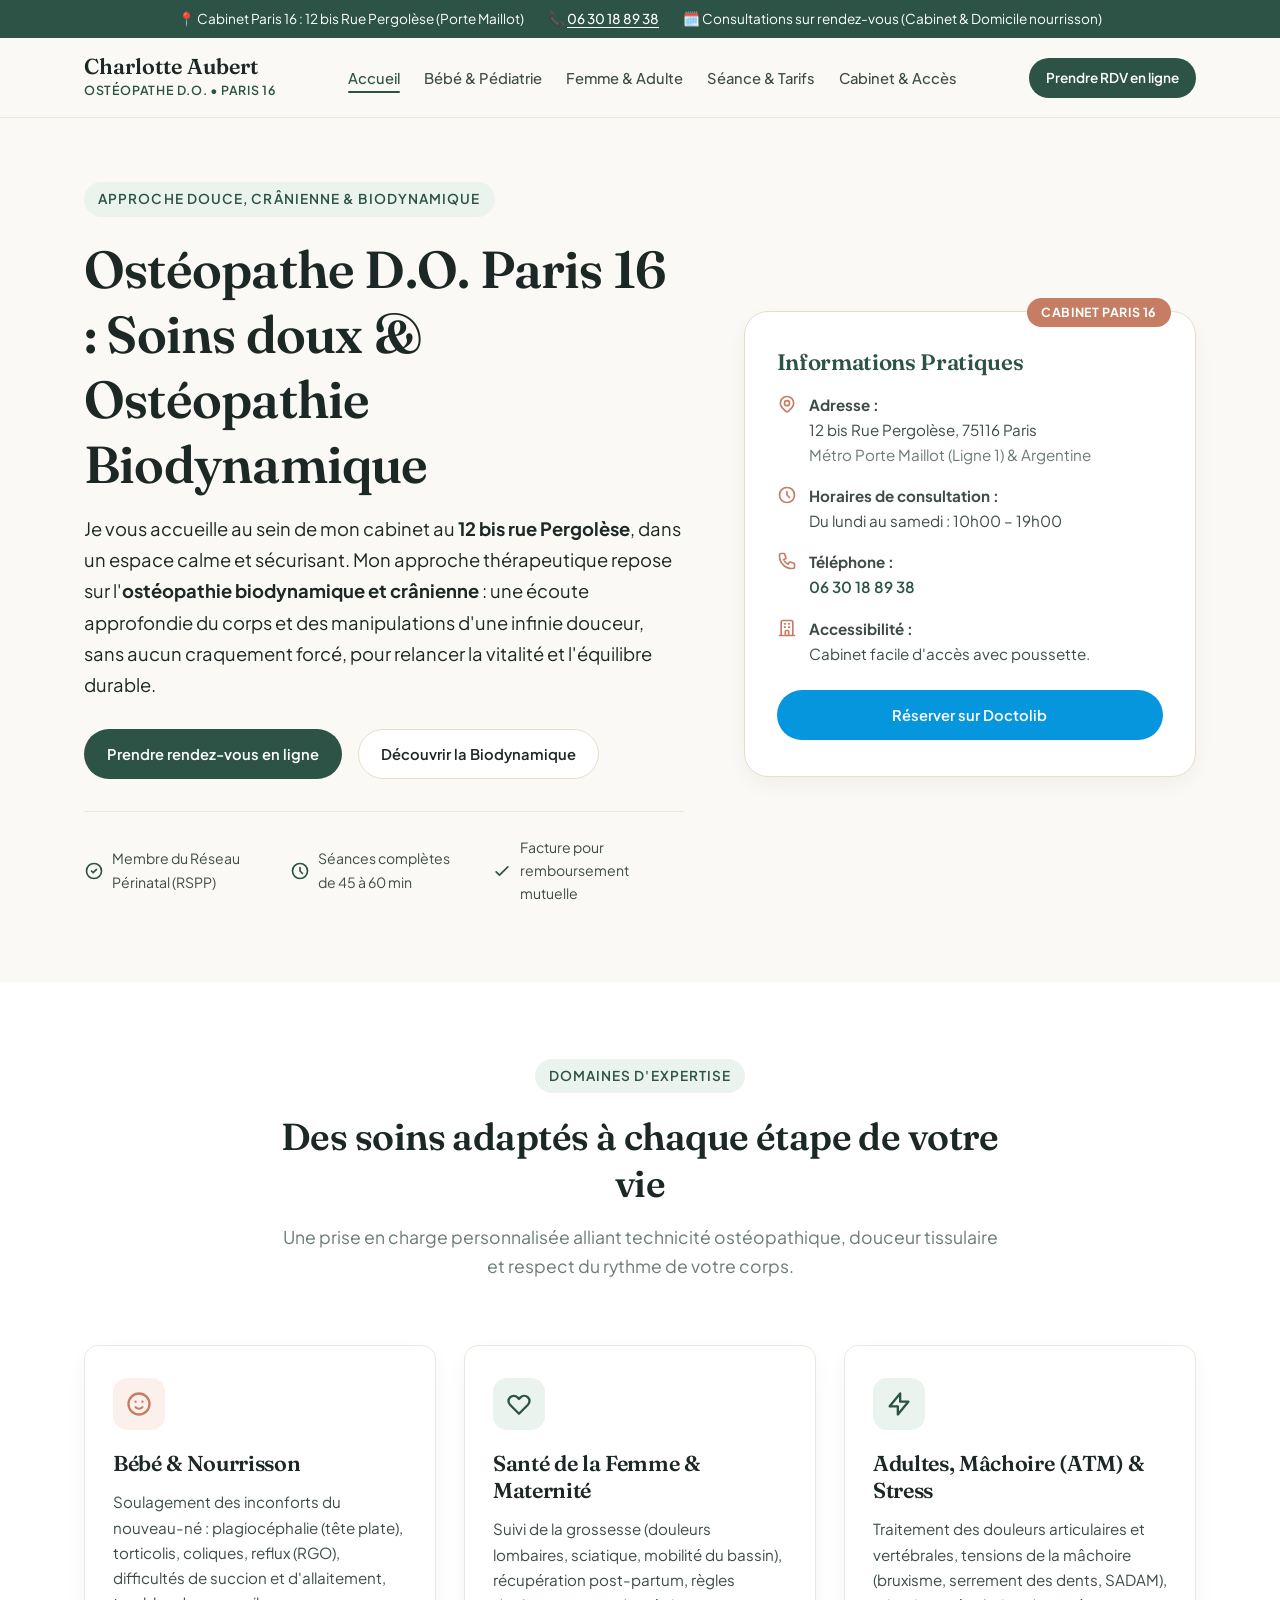
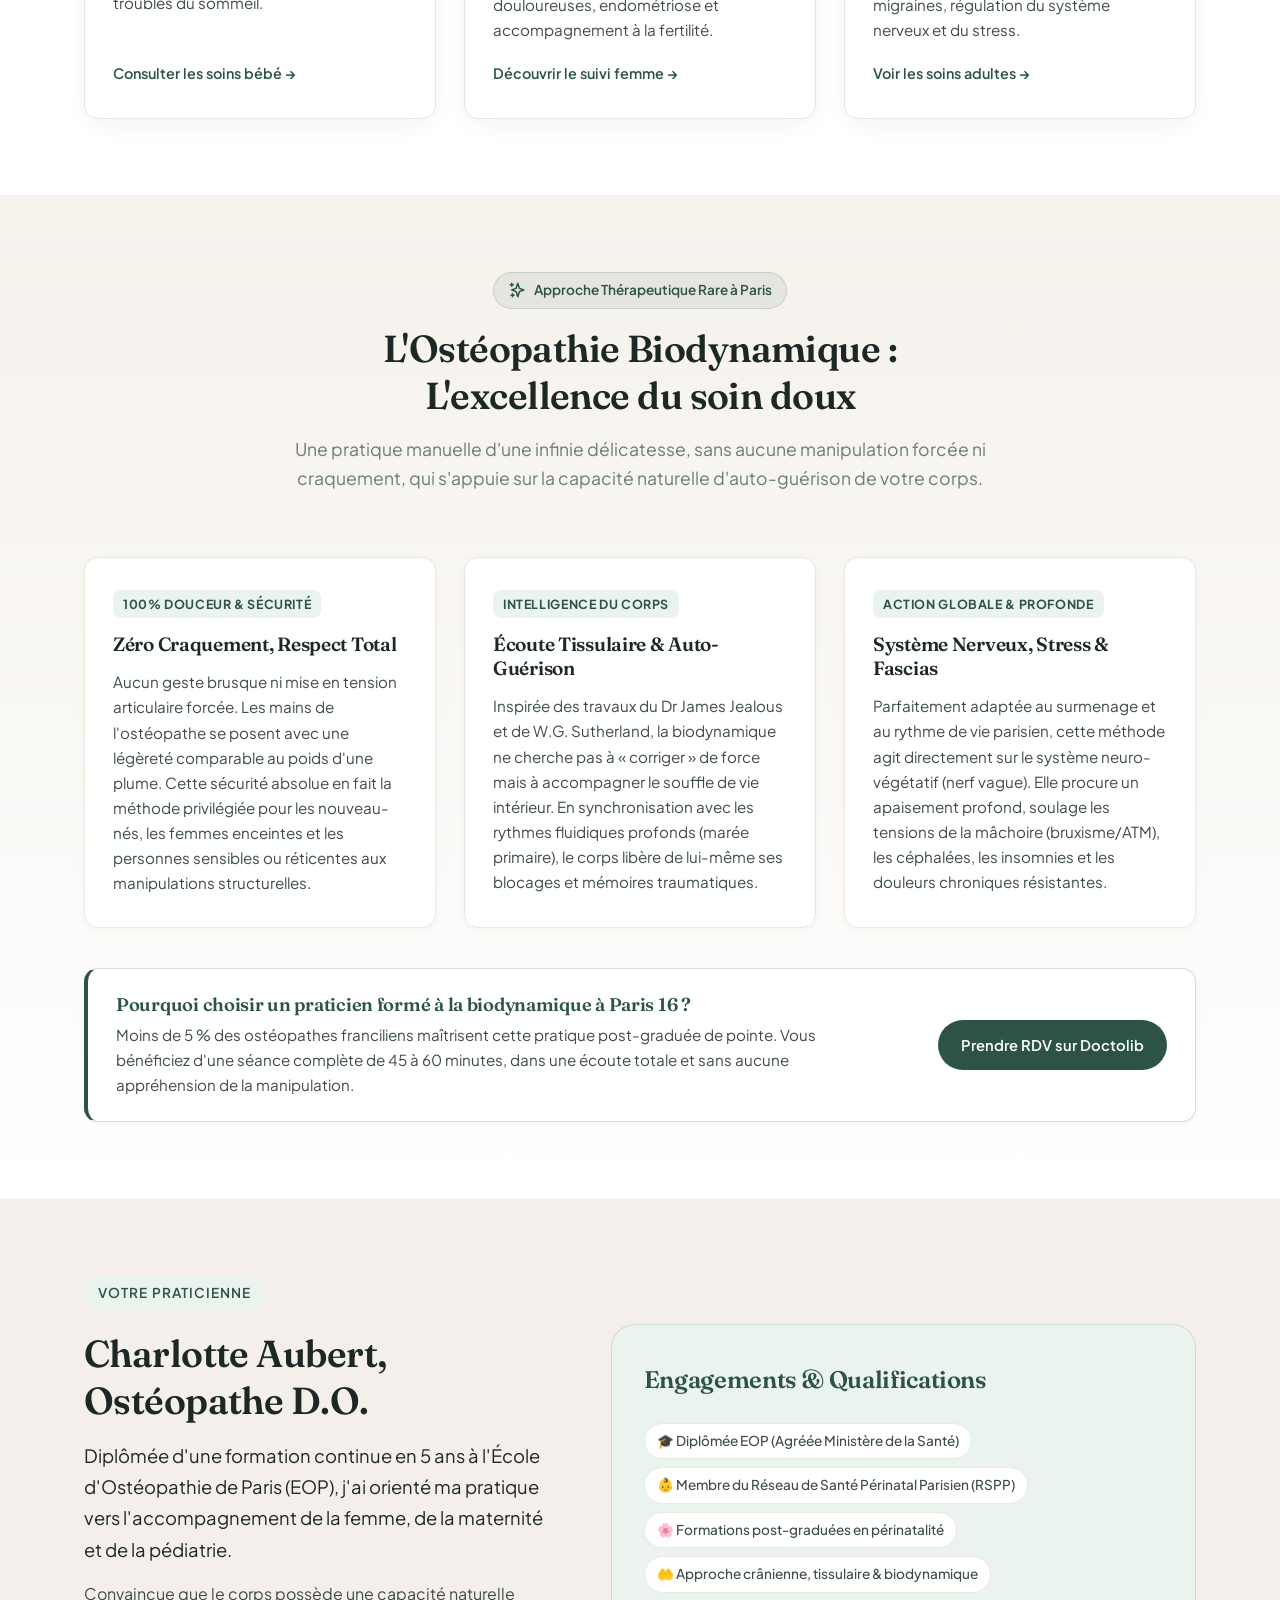
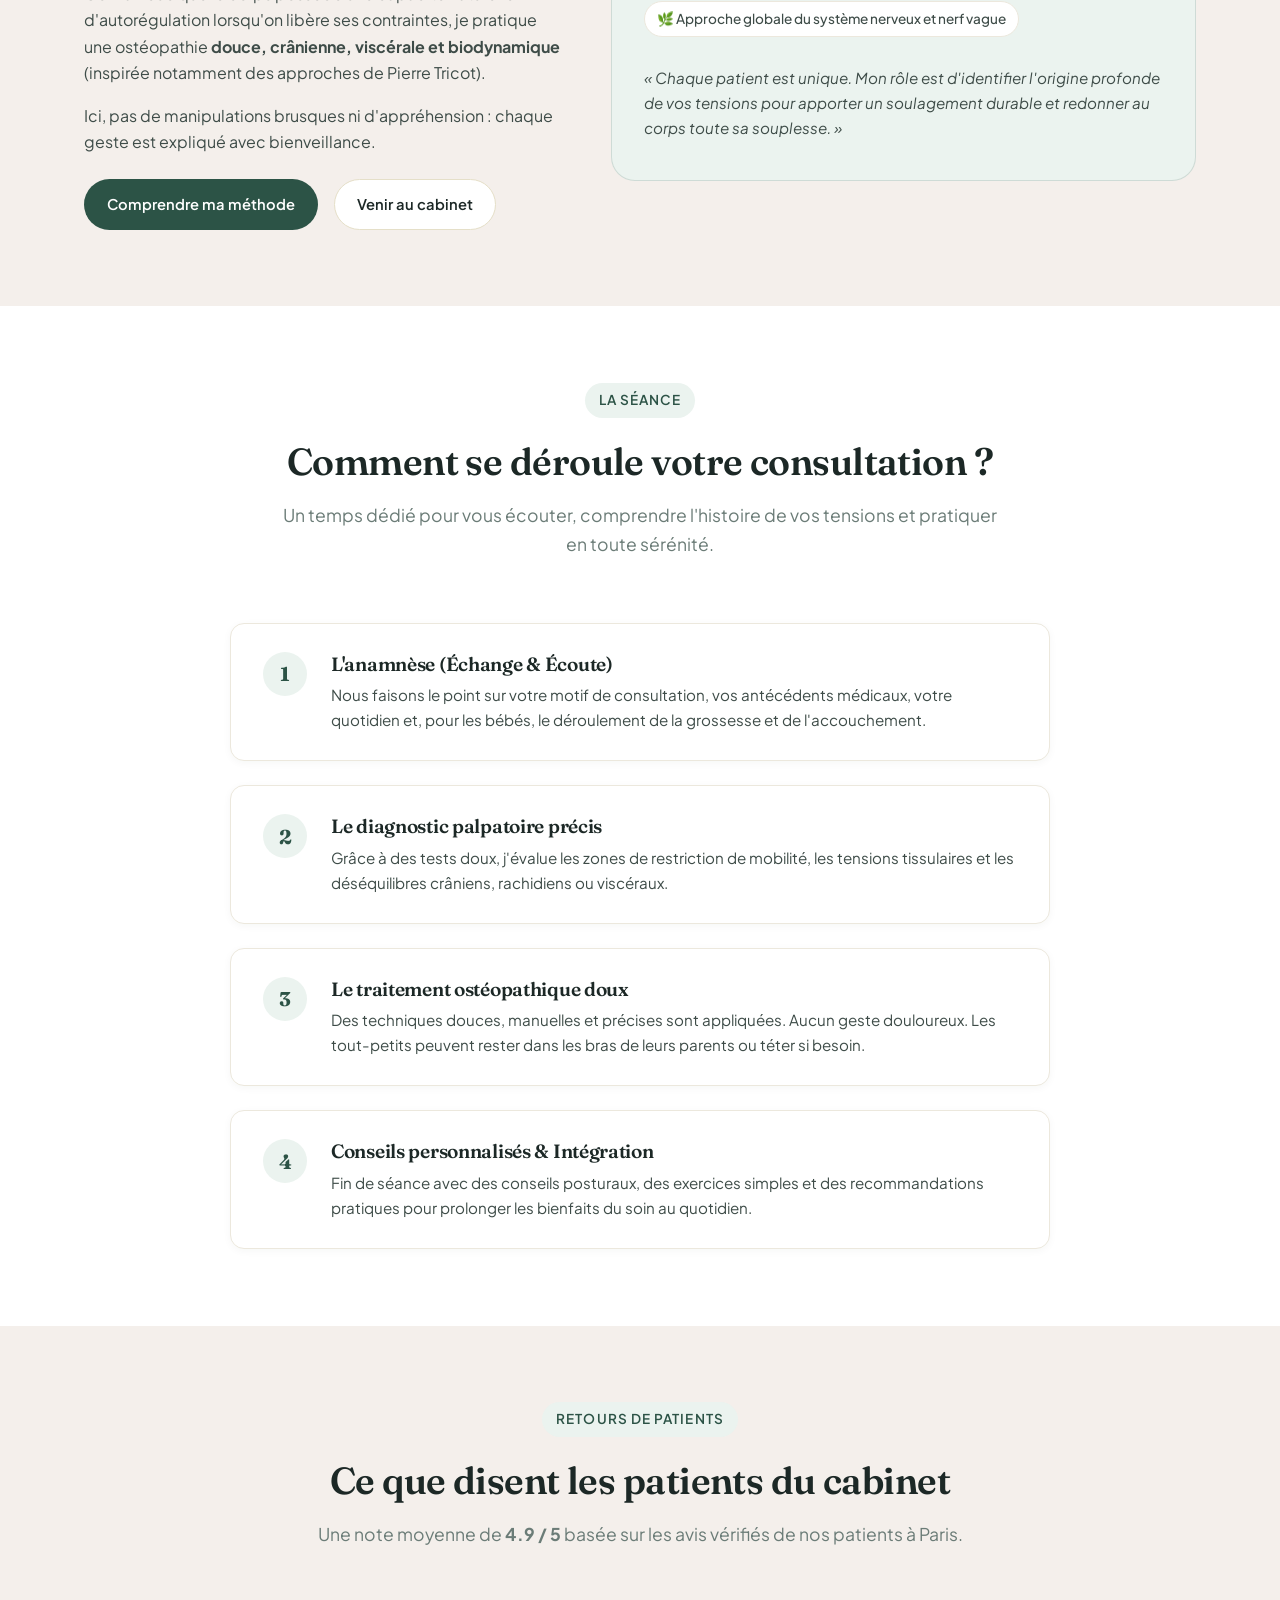
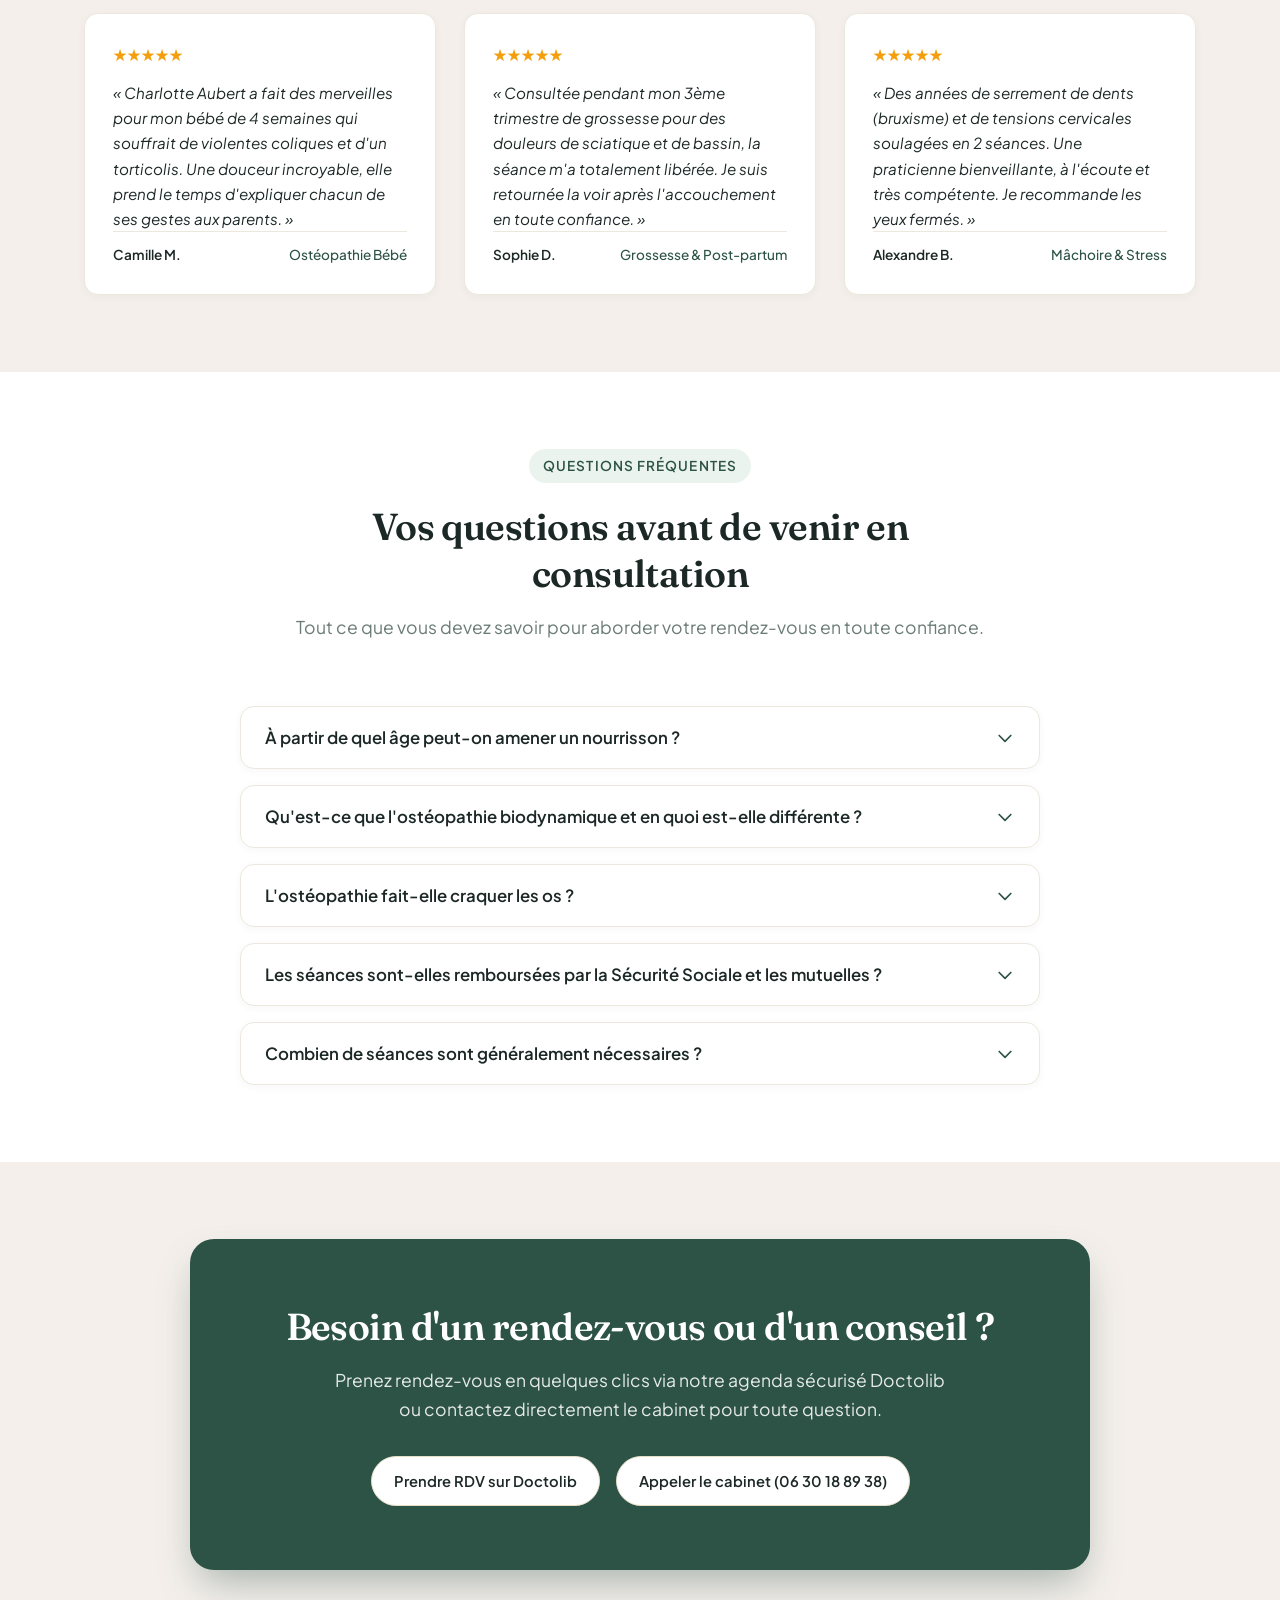
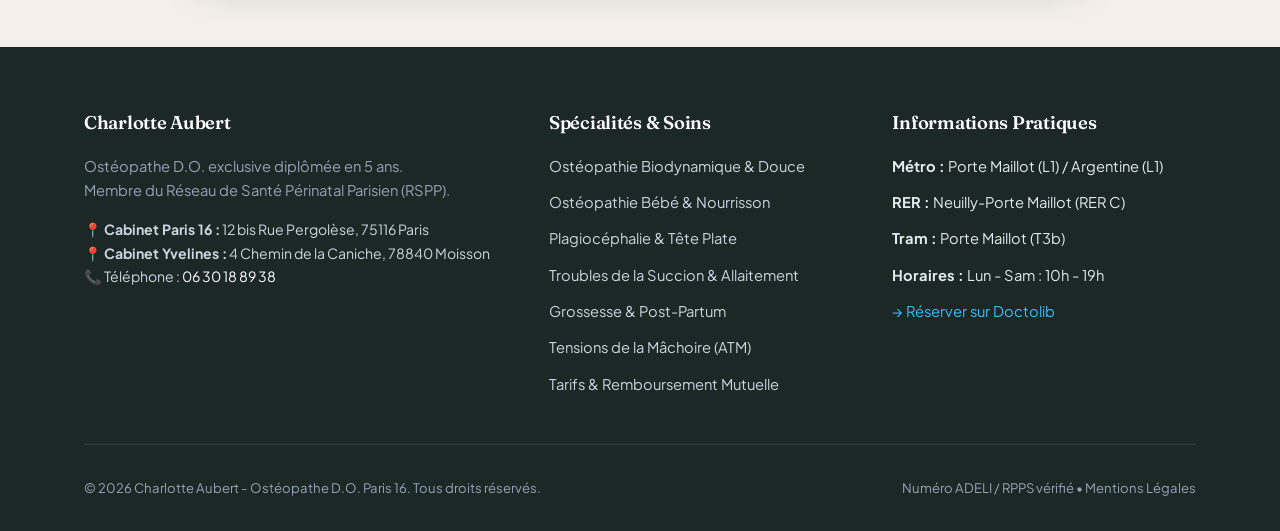
==== commit 68bba002: "feat: ajout de l'expertise osteopathie biodynamique et douce sur la page accueil et le site" ====
--- a/index.html
+++ b/index.html
@@ -3,13 +3,13 @@
 <head>
   <meta charset="UTF-8">
   <meta name="viewport" content="width=device-width, initial-scale=1.0">
-  <title>Charlotte Aubert - Ostéopathe Paris 16 | Nourrisson, Femme Enceinte & Adulte</title>
-  <meta name="description" content="Cabinet d'ostéopathie à Paris 16 (Porte Maillot). Approche douce, crânienne et biodynamique pour bébés, femmes enceintes et adultes. Prise de RDV sur Doctolib.">
+  <title>Charlotte Aubert - Ostéopathe Paris 16 | Soins Doux &amp; Ostéopathie Biodynamique</title>
+  <meta name="description" content="Cabinet d'ostéopathie à Paris 16 (Porte Maillot). Spécialiste en ostéopathie biodynamique, douce et crânienne pour nourrissons, femmes enceintes et adultes. Prise de RDV sur Doctolib.">
   <link rel="canonical" href="https://www.aubert-osteopatheparis16.com/">
 
   <!-- Balises Open Graph pour les partages -->
-  <meta property="og:title" content="Charlotte Aubert - Ostéopathe Paris 16">
-  <meta property="og:description" content="Cabinet d'ostéopathie douce à Paris 16. Spécialisée en pédiatrie, périnatalité et accompagnement de l'adulte.">
+  <meta property="og:title" content="Charlotte Aubert - Ostéopathe Paris 16 &amp; Ostéopathie Biodynamique">
+  <meta property="og:description" content="Cabinet d'ostéopathie douce à Paris 16. Spécialisée en ostéopathie biodynamique, pédiatrie, périnatalité et accompagnement de l'adulte.">
   <meta property="og:type" content="website">
   <meta property="og:url" content="https://www.aubert-osteopatheparis16.com/">
 
@@ -49,7 +49,8 @@
     ],
     "medicalSpecialty": [
       "Osteopathy",
-      "Pediatric Osteopathy"
+      "Pediatric Osteopathy",
+      "Biodynamic Osteopathy"
     ],
     "sameAs": [
       "https://www.doctolib.fr/osteopathe/paris/charlotte-aubert"
@@ -124,17 +125,17 @@
       <div class="container hero-grid">
         <div class="hero-content">
           <div class="tagline">Approche Douce, Crânienne &amp; Biodynamique</div>
-          <h1>Ostéopathe à Paris 16 : des soins attentifs du nourrisson à l'adulte</h1>
+          <h1>Ostéopathe D.O. Paris 16 : Soins doux &amp; Ostéopathie Biodynamique</h1>
           <p class="text-lead">
-            Je vous accueille au sein de mon cabinet au <strong>12 bis rue Pergolèse</strong>, dans un espace calme et sécurisant. Mon approche thérapeutique privilégie l'écoute du corps et les manipulations douces, sans gestes brusques, pour rétablir l'équilibre et le bien-être durable.
+            Je vous accueille au sein de mon cabinet au <strong>12 bis rue Pergolèse</strong>, dans un espace calme et sécurisant. Mon approche thérapeutique repose sur l'<strong>ostéopathie biodynamique et crânienne</strong> : une écoute approfondie du corps et des manipulations d'une infinie douceur, sans aucun craquement forcé, pour relancer la vitalité et l'équilibre durable.
           </p>
 
           <div class="hero-buttons">
             <a href="https://www.doctolib.fr/osteopathe/paris/charlotte-aubert" target="_blank" rel="noopener" class="btn btn-primary">
               Prendre rendez-vous en ligne
             </a>
-            <a href="bebe-pediatrie.html" class="btn btn-secondary">
-              Soins pour Bébé &amp; Enfant
+            <a href="#biodynamique" class="btn btn-secondary">
+              Découvrir la Biodynamique
             </a>
           </div>
 
@@ -261,6 +262,68 @@
       </div>
     </section>
 
+    <!-- Section DÉDIÉE : OSTÉOPATHIE BIODYNAMIQUE -->
+    <section class="section biodynamic-section" id="biodynamique">
+      <div class="container">
+        <div class="section-header">
+          <div class="biodynamic-banner">
+            <svg width="18" height="18" fill="none" stroke="currentColor" viewBox="0 0 24 24"><path stroke-linecap="round" stroke-linejoin="round" stroke-width="2" d="M5 3v4M3 5h4M6 17v4m-2-2h4m5-16l2.286 6.857L21 12l-5.714 2.143L13 21l-2.286-6.857L5 12l5.714-2.143L13 3z"></path></svg>
+            <span>Approche Thérapeutique Rare à Paris</span>
+          </div>
+          <h2>L'Ostéopathie Biodynamique : L'excellence du soin doux</h2>
+          <p>
+            Une pratique manuelle d'une infinie délicatesse, sans aucune manipulation forcée ni craquement, qui s'appuie sur la capacité naturelle d'auto-guérison de votre corps.
+          </p>
+        </div>
+
+        <div class="grid-3">
+          <!-- Carte 1 -->
+          <article class="biodynamic-feature-card">
+            <span class="biodynamic-badge">100% Douceur &amp; Sécurité</span>
+            <h3>Zéro Craquement, Respect Total</h3>
+            <p>
+              Aucun geste brusque ni mise en tension articulaire forcée. Les mains de l'ostéopathe se posent avec une légèreté comparable au poids d'une plume. Cette sécurité absolue en fait la méthode privilégiée pour les nouveau-nés, les femmes enceintes et les personnes sensibles ou réticentes aux manipulations structurelles.
+            </p>
+          </article>
+
+          <!-- Carte 2 -->
+          <article class="biodynamic-feature-card">
+            <span class="biodynamic-badge">Intelligence du Corps</span>
+            <h3>Écoute Tissulaire &amp; Auto-Guérison</h3>
+            <p>
+              Inspirée des travaux du Dr James Jealous et de W.G. Sutherland, la biodynamique ne cherche pas à « corriger » de force mais à accompagner le souffle de vie intérieur. En synchronisation avec les rythmes fluidiques profonds (marée primaire), le corps libère de lui-même ses blocages et mémoires traumatiques.
+            </p>
+          </article>
+
+          <!-- Carte 3 -->
+          <article class="biodynamic-feature-card">
+            <span class="biodynamic-badge">Action Globale &amp; Profonde</span>
+            <h3>Système Nerveux, Stress &amp; Fascias</h3>
+            <p>
+              Parfaitement adaptée au surmenage et au rythme de vie parisien, cette méthode agit directement sur le système neuro-végétatif (nerf vague). Elle procure un apaisement profond, soulage les tensions de la mâchoire (bruxisme/ATM), les céphalées, les insomnies et les douleurs chroniques résistantes.
+            </p>
+          </article>
+        </div>
+
+        <!-- Encart d'impact & prise de rendez-vous -->
+        <div class="biodynamic-highlight-box">
+          <div>
+            <h4 style="color: var(--color-brand-primary); font-size: 1.15rem; margin-bottom: 0.35rem;">
+              Pourquoi choisir un praticien formé à la biodynamique à Paris 16 ?
+            </h4>
+            <p style="color: var(--color-text-body); font-size: 0.95rem; margin: 0; max-width: 720px;">
+              Moins de 5 % des ostéopathes franciliens maîtrisent cette pratique post-graduée de pointe. Vous bénéficiez d'une séance complète de 45 à 60 minutes, dans une écoute totale et sans aucune appréhension de la manipulation.
+            </p>
+          </div>
+          <div>
+            <a href="https://www.doctolib.fr/osteopathe/paris/charlotte-aubert" target="_blank" rel="noopener" class="btn btn-primary" style="white-space: nowrap;">
+              Prendre RDV sur Doctolib
+            </a>
+          </div>
+        </div>
+      </div>
+    </section>
+
     <!-- Section PRÉSENTATION & PHILOSOPHIE -->
     <section class="section section-warm">
       <div class="container">
@@ -419,6 +482,16 @@
             </button>
             <div class="faq-answer">
               Dès les premiers jours de vie en cas de difficultés d'allaitement, de frein de langue restrictif ou d'accouchement difficile (ventouse, forceps, césarienne). Pour un bilan préventif de confort, il est souvent idéal de venir vers l'âge de 2 à 3 semaines.
+            </div>
+          </div>
+
+          <div class="faq-item">
+            <button class="faq-question" aria-expanded="false">
+              <span>Qu'est-ce que l'ostéopathie biodynamique et en quoi est-elle différente ?</span>
+              <svg class="faq-icon" fill="none" stroke="currentColor" viewBox="0 0 24 24"><path stroke-linecap="round" stroke-linejoin="round" stroke-width="2" d="M19 9l-7 7-7-7"></path></svg>
+            </button>
+            <div class="faq-answer">
+              L'ostéopathie biodynamique est une approche d'une extrême douceur issue des travaux du Dr James Jealous et de W.G. Sutherland. Contrairement aux approches structurelles qui appliquent une force mécanique extérieure (avec parfois des bruits articulaires ou "craquements"), la biodynamique se met à l'écoute des rythmes fluidiques internes, des fascias et du système nerveux autonome. La praticienne pose ses mains délicatement pour encourager les forces d'auto-guérison propres au patient. C'est la méthode idéale pour les bébés, les femmes enceintes et toute personne souhaitant un soin profond sans aucune manipulation brusque.
             </div>
           </div>
 
@@ -497,6 +570,7 @@
         <div class="footer-col">
           <h4>Spécialités &amp; Soins</h4>
           <ul class="footer-list">
+            <li><a href="#biodynamique">Ostéopathie Biodynamique &amp; Douce</a></li>
             <li><a href="bebe-pediatrie.html">Ostéopathie Bébé &amp; Nourrisson</a></li>
             <li><a href="bebe-pediatrie.html#tete-plate">Plagiocéphalie &amp; Tête Plate</a></li>
             <li><a href="bebe-pediatrie.html#succion">Troubles de la Succion &amp; Allaitement</a></li>
--- a/css/style.css
+++ b/css/style.css
@@ -1036,3 +1036,92 @@
   padding: 10px 14px;
   font-size: 0.88rem;
 }
+
+/* --------------------------------------------------------------------------
+   Section Spéciale : Ostéopathie Biodynamique
+   -------------------------------------------------------------------------- */
+.biodynamic-section {
+  background: linear-gradient(180deg, #F5F1EB 0%, #FFFFFF 100%);
+  position: relative;
+  overflow: hidden;
+}
+
+.biodynamic-banner {
+  display: inline-flex;
+  align-items: center;
+  gap: 8px;
+  background-color: rgba(44, 83, 70, 0.08);
+  color: var(--color-brand-primary);
+  font-weight: 600;
+  font-size: 0.85rem;
+  padding: 6px 14px;
+  border-radius: var(--radius-full);
+  margin-bottom: 1rem;
+  border: 1px solid rgba(44, 83, 70, 0.15);
+}
+
+.biodynamic-feature-card {
+  background-color: var(--color-surface);
+  border: 1px solid var(--color-border-subtle);
+  border-radius: var(--radius-md);
+  padding: 2rem 1.75rem;
+  box-shadow: var(--shadow-sm);
+  transition: var(--transition-smooth);
+  display: flex;
+  flex-direction: column;
+  gap: 0.85rem;
+}
+
+.biodynamic-feature-card:hover {
+  transform: translateY(-4px);
+  box-shadow: var(--shadow-md);
+  border-color: var(--color-brand-primary);
+}
+
+.biodynamic-badge {
+  display: inline-block;
+  font-size: 0.78rem;
+  font-weight: 700;
+  text-transform: uppercase;
+  letter-spacing: 0.05em;
+  color: var(--color-brand-primary);
+  background-color: var(--color-brand-light);
+  padding: 4px 10px;
+  border-radius: var(--radius-sm);
+  align-self: flex-start;
+}
+
+.biodynamic-feature-card h3 {
+  font-size: 1.2rem;
+  color: var(--color-text-main);
+  margin: 0;
+}
+
+.biodynamic-feature-card p {
+  color: var(--color-text-body);
+  font-size: 0.95rem;
+  line-height: 1.65;
+  margin: 0;
+}
+
+.biodynamic-highlight-box {
+  margin-top: 2.5rem;
+  background-color: #FFFFFF;
+  border: 1px solid rgba(44, 83, 70, 0.2);
+  border-left: 4px solid var(--color-brand-primary);
+  border-radius: var(--radius-md);
+  padding: 1.5rem 1.75rem;
+  display: flex;
+  flex-direction: column;
+  gap: 1rem;
+  box-shadow: var(--shadow-sm);
+}
+
+@media (min-width: 768px) {
+  .biodynamic-highlight-box {
+    flex-direction: row;
+    align-items: center;
+    justify-content: space-between;
+  }
+}
+
